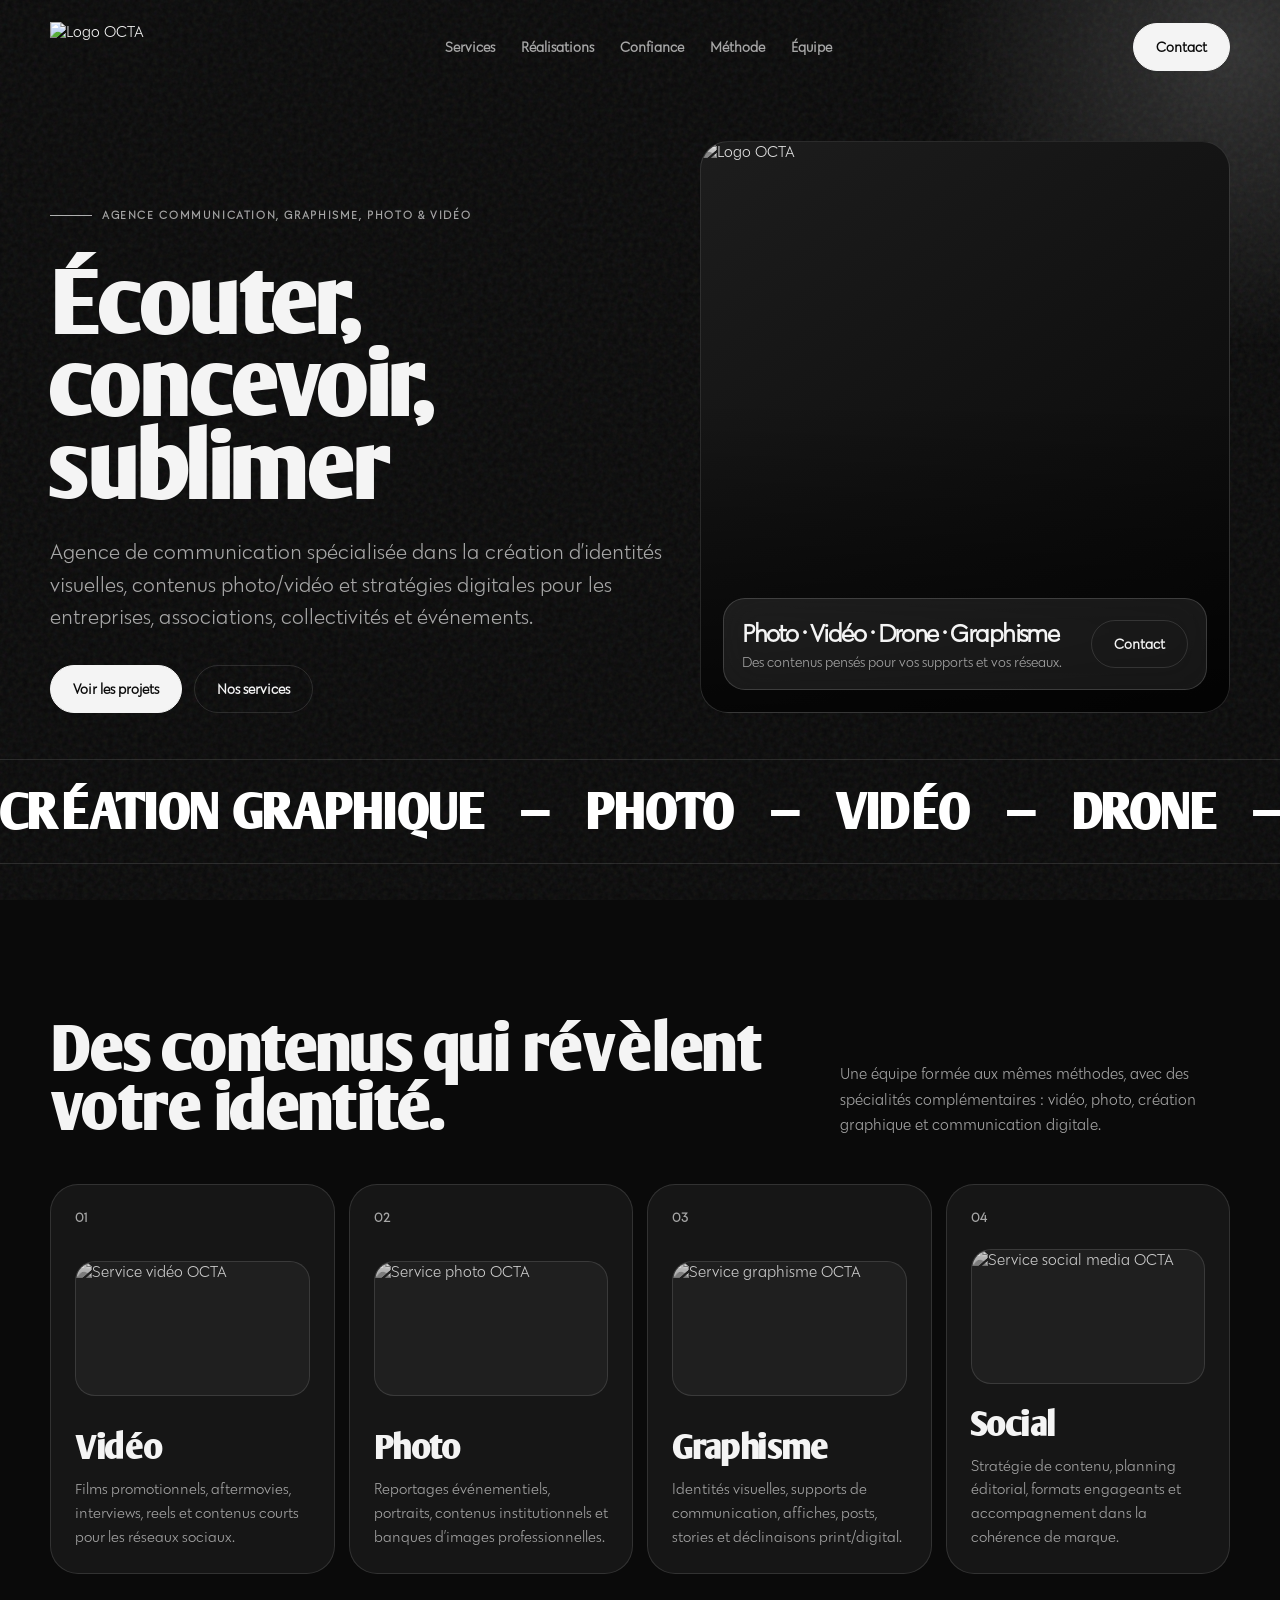
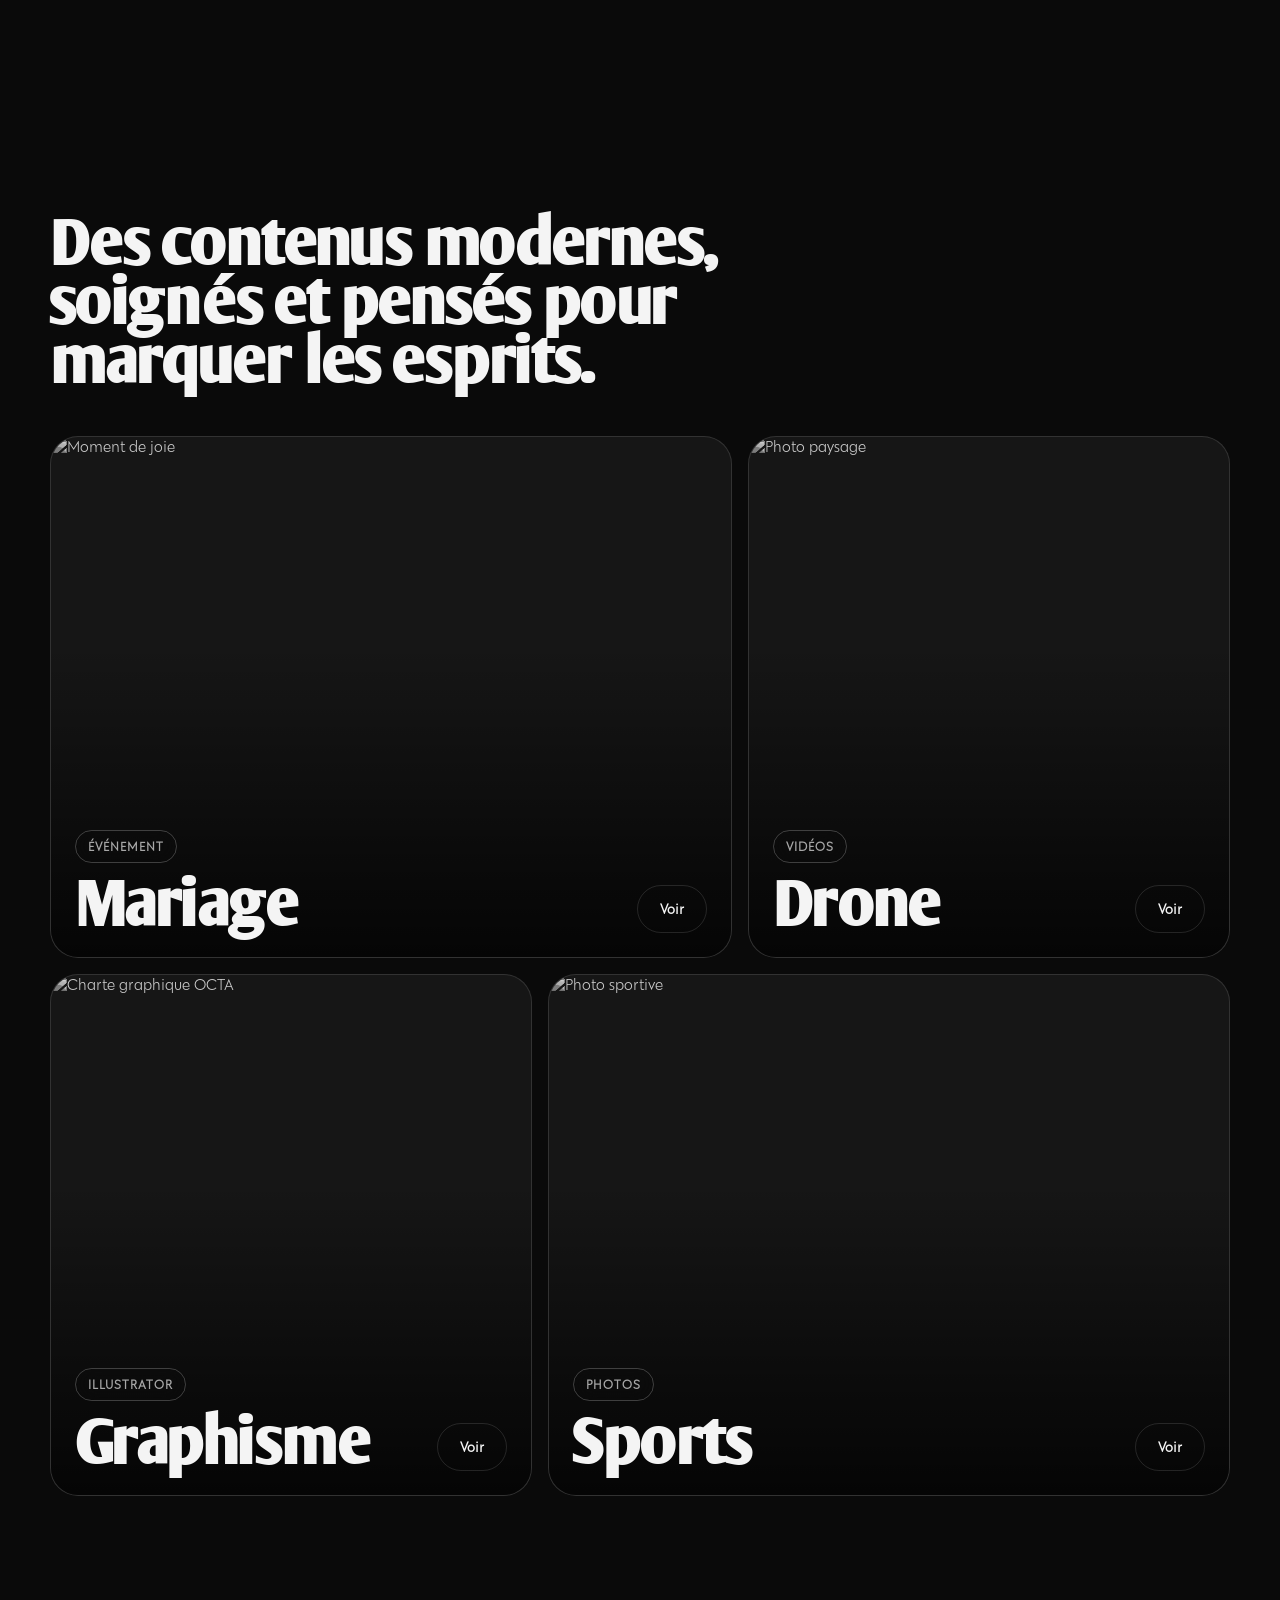
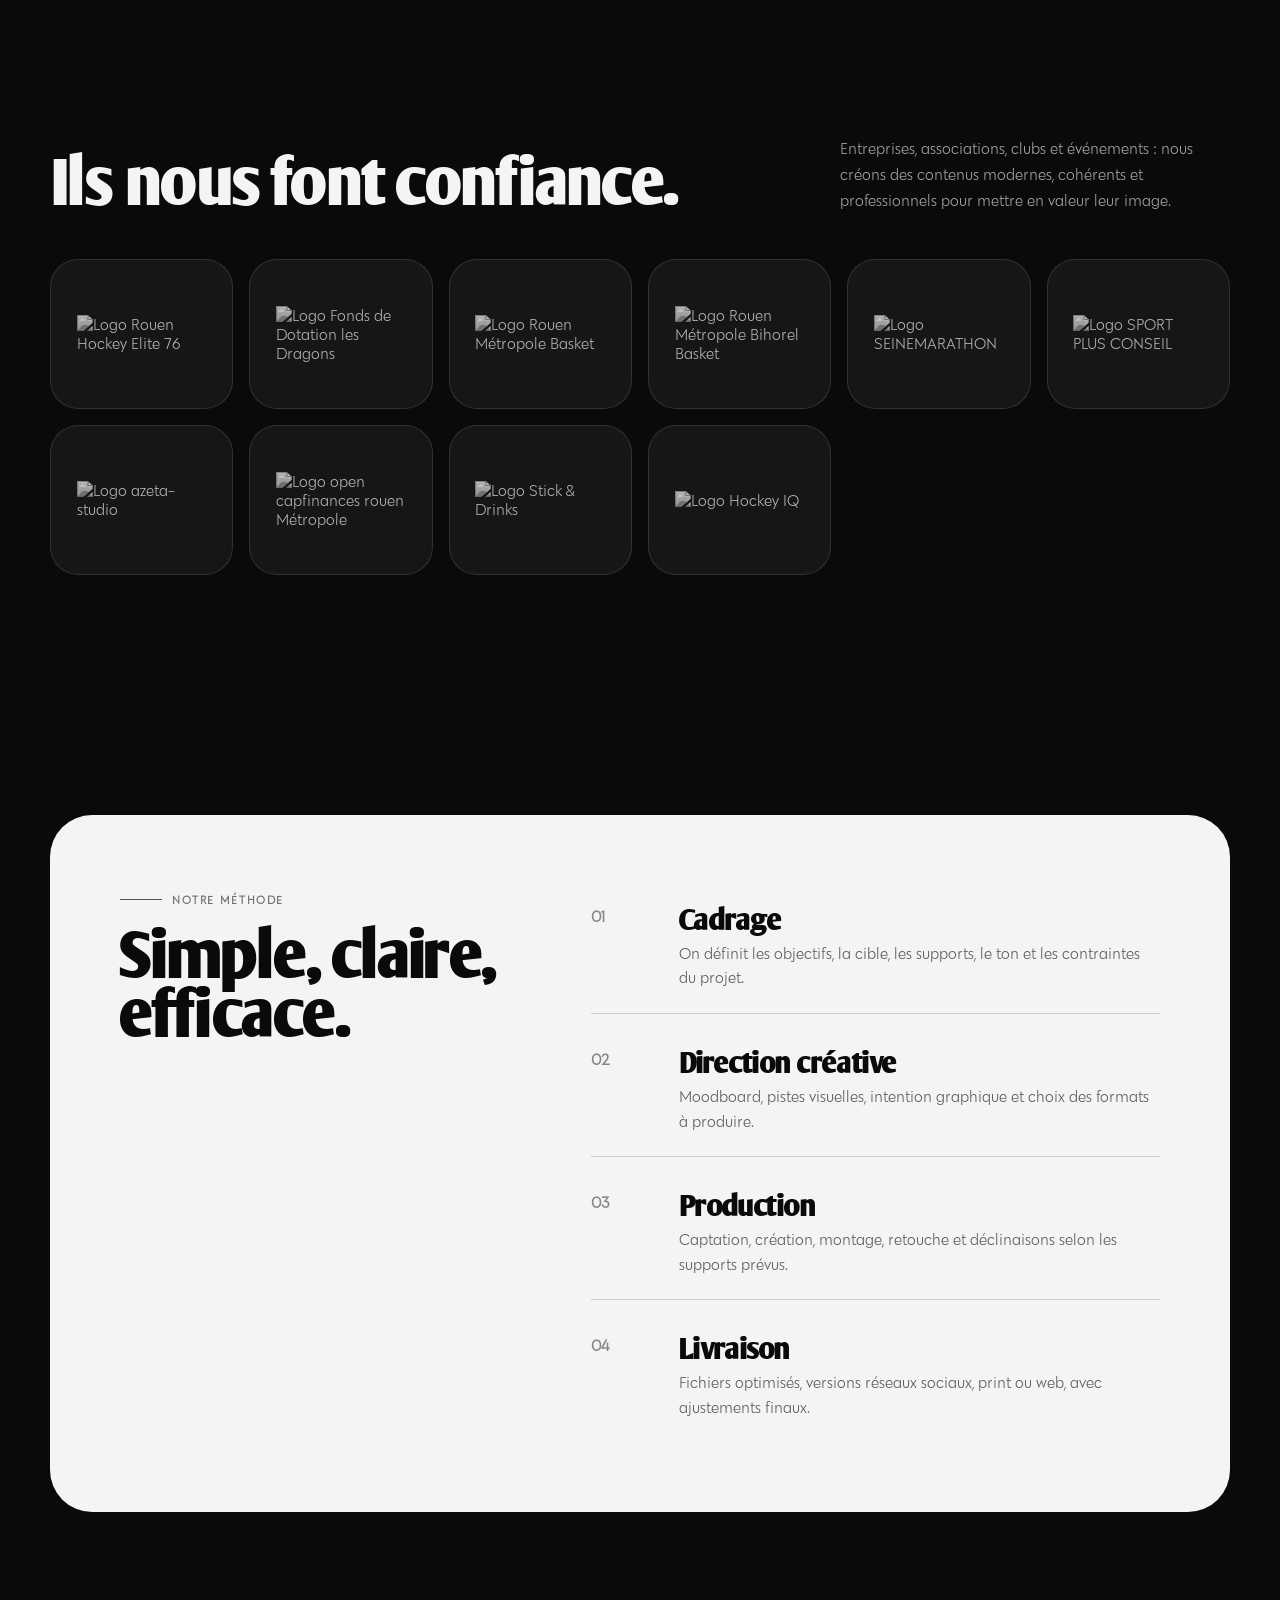
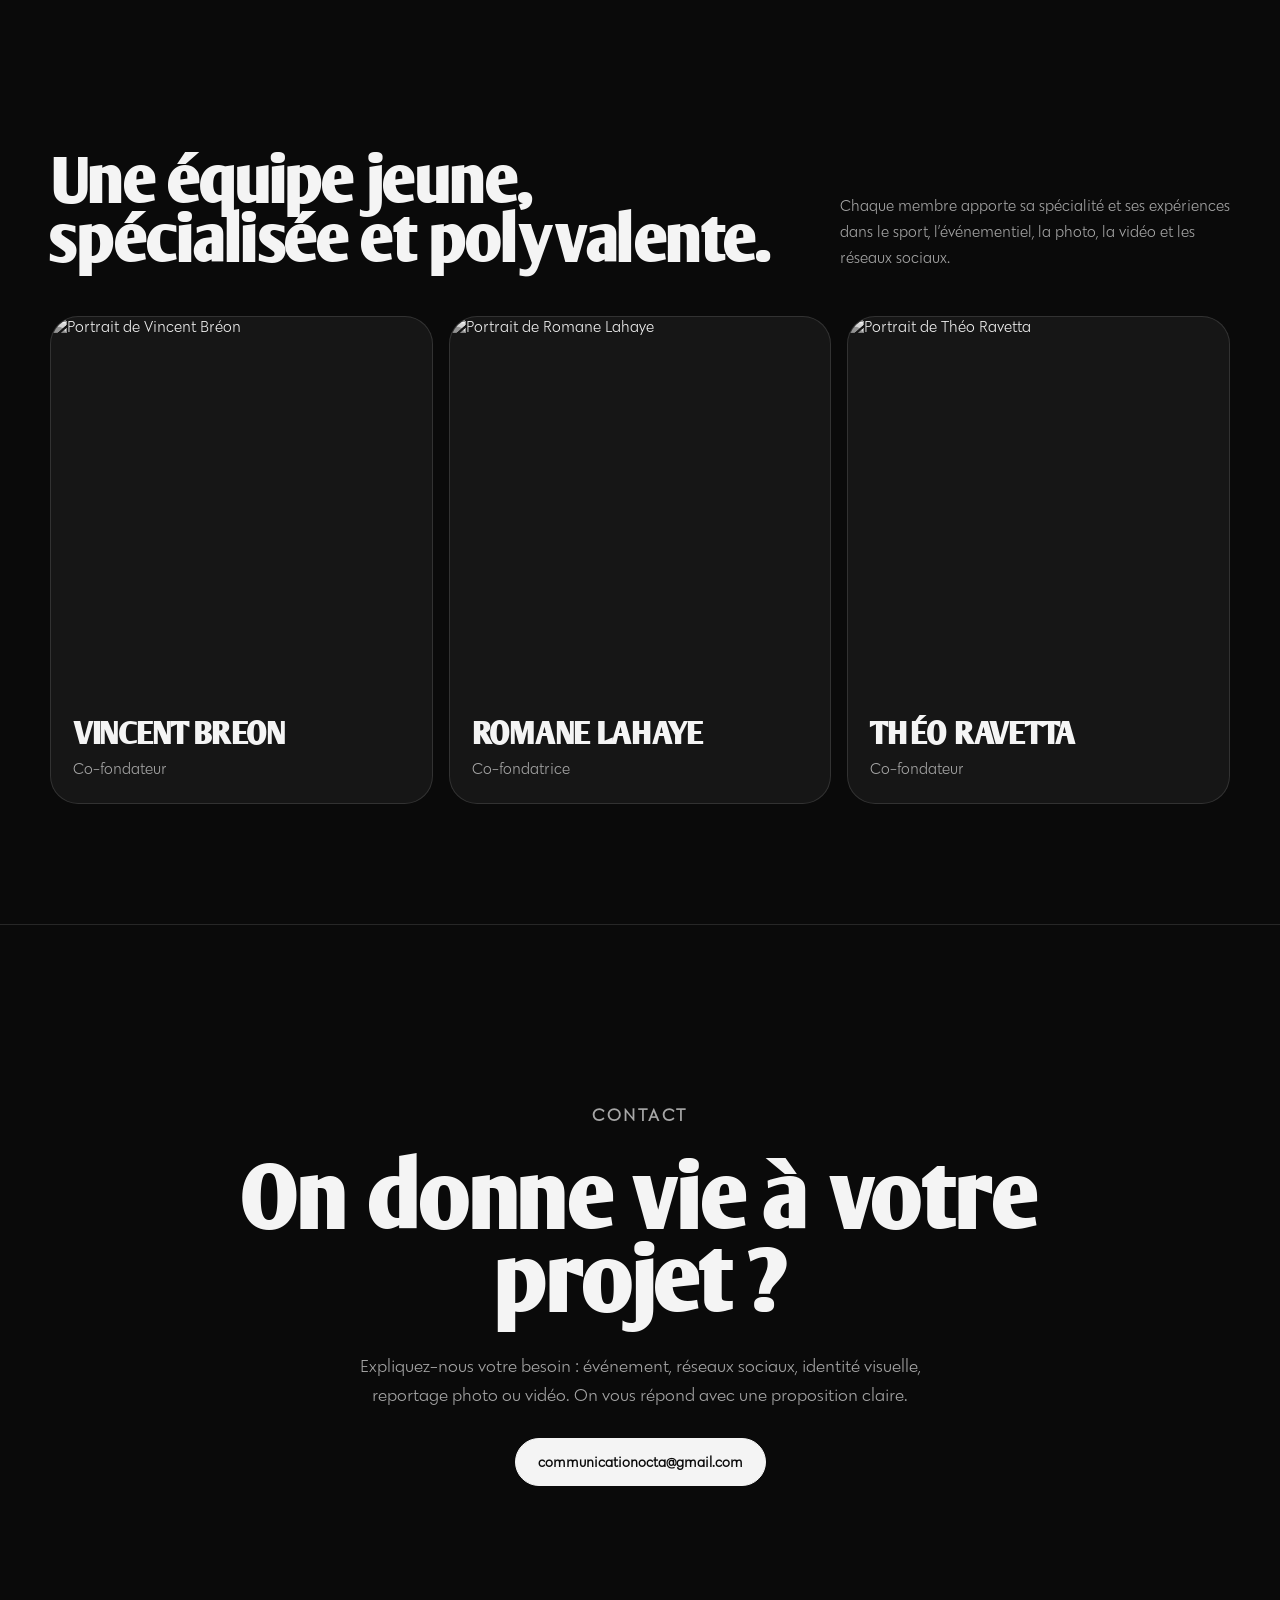
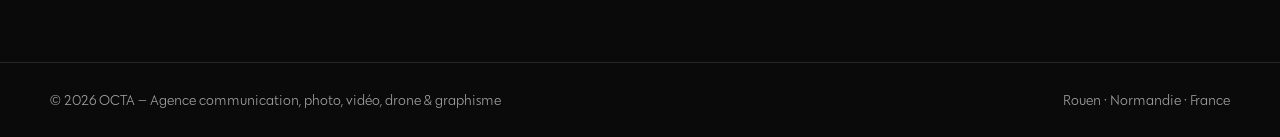
==== index.html @ dfe73d54 "Add files via upload" ====
<!doctype html>
<html lang="fr">
  <head>
    <meta charset="UTF-8" />
    <meta name="viewport" content="width=device-width, initial-scale=1.0" />

    <title>OCTA — Agence photo, vidéo & communication</title>

    <meta
      name="description"
      content="OCTA accompagne les entreprises, associations et collectivités avec des contenus photo, vidéo et graphiques cohérents, modernes et professionnels."
    />

    <link rel="icon" type="image/png" href="IMG/LOGO/OCTA3.png" />
    <link rel="stylesheet" href="style.css" />
  </head>

  <body>
    <div class="noise" aria-hidden="true"></div>
    <div class="glow" aria-hidden="true"></div>

    <header class="header" id="header">
      <div class="container nav">
        <a href="#top" class="logo" aria-label="Accueil OCTA">
          <img src="IMG/LOGO/OCTA.png" alt="Logo OCTA" class="logo-img" />
        </a>

        <nav class="desktop-links" aria-label="Navigation principale">
          <a href="#services">Services</a>
          <a href="#realisations">Réalisations</a>
          <a href="#confiance">Confiance</a>
          <a href="#methode">Méthode</a>
          <a href="#equipe">Équipe</a>
        </nav>

        <a href="#contact" class="btn">Contact</a>

        <button
          class="menu-btn"
          id="menuBtn"
          type="button"
          aria-expanded="false"
        >
          Menu
        </button>
      </div>
    </header>

    <div class="mobile-menu" id="mobileMenu" aria-hidden="true">
      <nav aria-label="Navigation mobile">
        <a href="#services">Services</a>
        <a href="#realisations">Réalisations</a>
        <a href="#confiance">Confiance</a>
        <a href="#methode">Méthode</a>
        <a href="#equipe">Équipe</a>
        <a href="#contact">Contact</a>
      </nav>
    </div>

    <main id="top">
      <section class="hero">
        <div class="container hero-grid">
          <div class="hero-copy reveal">
            <p class="eyebrow">
              Agence communication, graphisme, photo & vidéo
            </p>

            <h1>Écouter, concevoir, sublimer</h1>

            <p class="hero-text">
              Agence de communication spécialisée dans la création d’identités
              visuelles, contenus photo/vidéo et stratégies digitales pour les
              entreprises, associations, collectivités et événements.
            </p>

            <div class="hero-actions">
              <a href="#realisations" class="btn">Voir les projets</a>
              <a href="#services" class="btn outline">Nos services</a>
            </div>
          </div>

          <div class="hero-media reveal">
            <img src="IMG/LOGO/OCTA FD BLANC.png" alt="Logo OCTA" />

            <div class="floating-card">
              <div>
                <strong>Photo · Vidéo · Drone · Graphisme</strong>
                <span>
                  Des contenus pensés pour vos supports et vos réseaux.
                </span>
              </div>

              <a href="#contact" class="btn outline">Contact</a>
            </div>
          </div>
        </div>

        <div class="marquee" aria-hidden="true">
          <div class="marquee-track">
            <span>Création graphique</span>
            <span>—</span>
            <span>Photo</span>
            <span>—</span>
            <span>Vidéo</span>
            <span>—</span>
            <span>Drone</span>
            <span>—</span>
            <span>Réseaux sociaux</span>
            <span>—</span>

            <span>Création graphique</span>
            <span>—</span>
            <span>Photo</span>
            <span>—</span>
            <span>Vidéo</span>
            <span>—</span>
            <span>Drone</span>
            <span>—</span>
            <span>Réseaux sociaux</span>
            <span>—</span>
          </div>
        </div>
      </section>

      <section id="services">
        <div class="container">
          <div class="section-head reveal">
            <h2>Des contenus qui révèlent votre identité.</h2>

            <p>
              Une équipe formée aux mêmes méthodes, avec des spécialités
              complémentaires : vidéo, photo, création graphique et
              communication digitale.
            </p>
          </div>

          <div class="services-grid">
            <article class="service-card reveal">
              <span class="number">01</span>

              <div class="service-image">
                <img src="IMG/ACCUEIL/CAMERA.png" alt="Service vidéo OCTA" />
              </div>

              <div>
                <h3>Vidéo</h3>
                <p>
                  Films promotionnels, aftermovies, interviews, reels et
                  contenus courts pour les réseaux sociaux.
                </p>
              </div>
            </article>

            <article class="service-card reveal">
              <span class="number">02</span>

              <div class="service-image">
                <img src="IMG/ACCUEIL/PHOTO.png" alt="Service photo OCTA" />
              </div>

              <div>
                <h3>Photo</h3>
                <p>
                  Reportages événementiels, portraits, contenus institutionnels
                  et banques d’images professionnelles.
                </p>
              </div>
            </article>

            <article class="service-card reveal">
              <span class="number">03</span>

              <div class="service-image">
                <img
                  src="IMG/ACCUEIL/DRAGONS.png"
                  alt="Service graphisme OCTA"
                />
              </div>

              <div>
                <h3>Graphisme</h3>
                <p>
                  Identités visuelles, supports de communication, affiches,
                  posts, stories et déclinaisons print/digital.
                </p>
              </div>
            </article>

            <article class="service-card reveal">
              <span class="number">04</span>

              <div class="service-image">
                <img
                  src="IMG/ACCUEIL/FEED.png"
                  alt="Service social media OCTA"
                />
              </div>

              <div>
                <h3>Social</h3>
                <p>
                  Stratégie de contenu, planning éditorial, formats engageants
                  et accompagnement dans la cohérence de marque.
                </p>
              </div>
            </article>
          </div>
        </div>
      </section>

      <section id="realisations">
        <div class="container">
          <div class="section-head section-head-styled reveal">
            <h2>
              Des contenus modernes, soignés et pensés pour marquer les esprits.
            </h2>
          </div>

          <div class="works-grid">
            <a class="work-card large reveal" href="mariage.html">
              <img src="IMG/MARIAGES/15.jpg" alt="Moment de joie" />

              <div class="work-content">
                <div>
                  <span class="tag">Événement</span>
                  <h3>Mariage</h3>
                </div>

                <span class="btn outline">Voir</span>
              </div>
            </a>

            <a class="work-card small reveal" href="drone.html">
              <img src="IMG/DRONE/DRONE.jpg" alt="Photo paysage" />

              <div class="work-content">
                <div>
                  <span class="tag">Vidéos</span>
                  <h3>Drone</h3>
                </div>

                <span class="btn outline">Voir</span>
              </div>
            </a>

            <a class="work-card small reveal" href="graphisme.html">
              <img src="IMG/GRAPHISME/CARTE.png" alt="Charte graphique OCTA" />

              <div class="work-content">
                <div>
                  <span class="tag">Illustrator</span>
                  <h3>Graphisme</h3>
                </div>

                <span class="btn outline">Voir</span>
              </div>
            </a>

            <a class="work-card large reveal" href="sports.html">
              <img src="IMG/SPORT/HOCKEY/REGUSH.jpg" alt="Photo sportive" />

              <div class="work-content">
                <div>
                  <span class="tag">Photos</span>
                  <h3>Sports</h3>
                </div>

                <span class="btn outline">Voir</span>
              </div>
            </a>
          </div>
        </div>
      </section>

      <section id="confiance" class="trust">
        <div class="container">
          <div class="section-head reveal">
            <h2>Ils nous font confiance.</h2>

            <p>
              Entreprises, associations, clubs et événements : nous créons des
              contenus modernes, cohérents et professionnels pour mettre en
              valeur leur image.
            </p>
          </div>

          <div class="trust-grid">
            <a
              href="https://www.rhe76.com/"
              target="_blank"
              rel="noopener noreferrer"
              class="trust-card reveal"
            >
              <img src="IMG/CLIENTS/RHE.png" alt="Logo Rouen Hockey Elite 76" />
            </a>

            <a
              href="https://fondsdedotationlesdragons.com/"
              target="_blank"
              rel="noopener noreferrer"
              class="trust-card reveal"
            >
              <img
                src="IMG/CLIENTS/FDD.png"
                alt="Logo Fonds de Dotation les Dragons"
              />
            </a>

            <a
              href="https://www.rouenmetrobasket.com/"
              target="_blank"
              rel="noopener noreferrer"
              class="trust-card reveal"
            >
              <img
                src="IMG/CLIENTS/RMB.png"
                alt="Logo Rouen Métropole Basket"
              />
            </a>

            <a
              href="https://gcobbasket.fr/"
              target="_blank"
              rel="noopener noreferrer"
              class="trust-card reveal"
            >
              <img
                src="IMG/CLIENTS/RMBB.png"
                alt="Logo Rouen Métropole Bihorel Basket"
              />
            </a>

            <a
              href="https://www.seinemarathon76.fr/"
              target="_blank"
              rel="noopener noreferrer"
              class="trust-card reveal"
            >
              <img
                src="IMG/CLIENTS/SEINEMARATHON.png"
                alt="Logo SEINEMARATHON"
              />
            </a>

            <a
              href="https://www.sportplusconseil.com/"
              target="_blank"
              rel="noopener noreferrer"
              class="trust-card reveal"
            >
              <img src="IMG/CLIENTS/SPC.png" alt="Logo SPORT PLUS CONSEIL" />
            </a>

            <a
              href="https://armure.studio/projets/azeta-studio"
              target="_blank"
              rel="noopener noreferrer"
              class="trust-card reveal"
            >
              <img src="IMG/CLIENTS/AZETA.png" alt="Logo azeta-studio" />
            </a>

            <a
              href="https://www.openrouen.fr/"
              target="_blank"
              rel="noopener noreferrer"
              class="trust-card reveal"
            >
              <img
                src="IMG/CLIENTS/OPEN.png"
                alt="Logo open capfinances rouen Métropole"
              />
            </a>

            <a
              href="https://www.instagram.com/stickanddrinks/"
              target="_blank"
              rel="noopener noreferrer"
              class="trust-card reveal"
            >
              <img src="IMG/CLIENTS/STICK.png" alt="Logo Stick & Drinks" />
            </a>

            <a
              href="https://www.instagram.com/hockey_iq_france/"
              target="_blank"
              rel="noopener noreferrer"
              class="trust-card reveal"
            >
              <img src="IMG/CLIENTS/HOCKEY IQ.png" alt="Logo Hockey IQ" />
            </a>
          </div>
        </div>
      </section>

      <section id="methode">
        <div class="container">
          <div class="process reveal">
            <div>
              <p class="eyebrow">Notre méthode</p>
              <h2>Simple, claire, efficace.</h2>
            </div>

            <div class="steps">
              <div class="step">
                <span>01</span>

                <div>
                  <h3>Cadrage</h3>
                  <p>
                    On définit les objectifs, la cible, les supports, le ton et
                    les contraintes du projet.
                  </p>
                </div>
              </div>

              <div class="step">
                <span>02</span>

                <div>
                  <h3>Direction créative</h3>
                  <p>
                    Moodboard, pistes visuelles, intention graphique et choix
                    des formats à produire.
                  </p>
                </div>
              </div>

              <div class="step">
                <span>03</span>

                <div>
                  <h3>Production</h3>
                  <p>
                    Captation, création, montage, retouche et déclinaisons selon
                    les supports prévus.
                  </p>
                </div>
              </div>

              <div class="step">
                <span>04</span>

                <div>
                  <h3>Livraison</h3>
                  <p>
                    Fichiers optimisés, versions réseaux sociaux, print ou web,
                    avec ajustements finaux.
                  </p>
                </div>
              </div>
            </div>
          </div>
        </div>
      </section>

      <section id="equipe">
        <div class="container">
          <div class="section-head reveal">
            <h2>Une équipe jeune, spécialisée et polyvalente.</h2>

            <p>
              Chaque membre apporte sa spécialité et ses expériences dans le
              sport, l’événementiel, la photo, la vidéo et les réseaux sociaux.
            </p>
          </div>

          <div class="team-grid">
            <article class="team-card reveal">
              <img
                src="IMG/EQUIPE/VINCENT.JPG"
                alt="Portrait de Vincent Bréon"
              />

              <div class="team-info">
                <h3>VINCENT BREON</h3>
                <p>Co-fondateur</p>
              </div>
            </article>

            <article class="team-card reveal">
              <img
                src="IMG/EQUIPE/ROMANE.JPG"
                alt="Portrait de Romane Lahaye"
              />

              <div class="team-info">
                <h3>ROMANE LAHAYE</h3>
                <p>Co-fondatrice</p>
              </div>
            </article>

            <article class="team-card reveal">
              <img src="IMG/EQUIPE/THEO.jpg" alt="Portrait de Théo Ravetta" />

              <div class="team-info">
                <h3>THÉO RAVETTA</h3>
                <p>Co-fondateur</p>
              </div>
            </article>
          </div>
        </div>
      </section>

      <section class="contact" id="contact">
        <div class="container reveal">
          <p class="eyebrow">Contact</p>

          <h2>On donne vie à votre projet ?</h2>

          <p>
            Expliquez-nous votre besoin : événement, réseaux sociaux, identité
            visuelle, reportage photo ou vidéo. On vous répond avec une
            proposition claire.
          </p>

          <a
            class="btn"
            href="mailto:communicationocta@gmail.com?subject=Demande%20de%20projet%20OCTA"
          >
            communicationocta@gmail.com
          </a>
        </div>
      </section>
    </main>

    <footer class="footer">
      <div class="container footer-content">
        <span
          >© 2026 OCTA — Agence communication, photo, vidéo, drone &
          graphisme</span
        >
        <span>Rouen · Normandie · France</span>
      </div>
    </footer>

    <script>
      const header = document.querySelector("#header");
      const menuBtn = document.querySelector("#menuBtn");
      const mobileMenu = document.querySelector("#mobileMenu");
      const menuLinks = mobileMenu.querySelectorAll("a");
      const revealElements = document.querySelectorAll(".reveal");

      window.addEventListener("scroll", () => {
        header.classList.toggle("scrolled", window.scrollY > 18);
      });

      function toggleMenu() {
        const isOpen = mobileMenu.classList.toggle("open");

        document.body.classList.toggle("menu-open", isOpen);
        menuBtn.setAttribute("aria-expanded", isOpen);
        mobileMenu.setAttribute("aria-hidden", !isOpen);
        menuBtn.textContent = isOpen ? "Fermer" : "Menu";
      }

      menuBtn.addEventListener("click", toggleMenu);

      menuLinks.forEach((link) => {
        link.addEventListener("click", toggleMenu);
      });

      const observer = new IntersectionObserver(
        (entries) => {
          entries.forEach((entry) => {
            if (entry.isIntersecting) {
              entry.target.classList.add("visible");
              observer.unobserve(entry.target);
            }
          });
        },
        { threshold: 0.14 },
      );

      revealElements.forEach((el) => observer.observe(el));
    </script>
  </body>
</html>
---- style.css ----
@font-face {
  font-family: "OCTA Principale";
  src: url("TYPO/Principale.ttf") format("truetype");
  font-weight: 400;
  font-style: normal;
  font-display: swap;
}

@font-face {
  font-family: "OCTA Secondaire";
  src: url("TYPO/Secondaire.otf") format("opentype");
  font-weight: 400;
  font-style: normal;
  font-display: swap;
}

:root {
  --bg: #0a0a0a;
  --bg-soft: #111111;
  --card: #161616;
  --text: #f4f4f4;
  --muted: #a7a7a7;
  --line: rgba(255, 255, 255, 0.12);
  --accent: #f4f4f4;
  --radius: 28px;
  --max: 1180px;
}

* {
  box-sizing: border-box;
  margin: 0;
  padding: 0;
}

html {
  scroll-behavior: smooth;
}

body {
  font-family:
    "OCTA Secondaire",
    system-ui,
    -apple-system,
    BlinkMacSystemFont,
    "Segoe UI",
    sans-serif;
  background: var(--bg);
  color: var(--text);
  overflow-x: hidden;
}

body.menu-open {
  overflow: hidden;
}

a {
  color: inherit;
  text-decoration: none;
}

img {
  width: 100%;
  display: block;
  object-fit: cover;
}

/* Fond */

.noise {
  position: fixed;
  inset: 0;
  z-index: -2;
  pointer-events: none;
  opacity: 0.22;
  background-image: url("data:image/svg+xml,%3Csvg viewBox='0 0 200 200' xmlns='http://www.w3.org/2000/svg'%3E%3Cfilter id='n'%3E%3CfeTurbulence type='fractalNoise' baseFrequency='.9' numOctaves='4' stitchTiles='stitch'/%3E%3C/filter%3E%3Crect width='100%25' height='100%25' filter='url(%23n)' opacity='.35'/%3E%3C/svg%3E");
}

.glow {
  position: fixed;
  width: 42rem;
  height: 42rem;
  top: -18rem;
  right: -18rem;
  z-index: -3;
  pointer-events: none;
  border-radius: 999px;
  background: radial-gradient(
    circle,
    rgba(255, 255, 255, 0.16),
    transparent 65%
  );
}

.container {
  width: min(calc(100% - 32px), var(--max));
  margin: 0 auto;
}

/* Header */

.header {
  position: fixed;
  top: 0;
  left: 0;
  right: 0;
  z-index: 50;
  padding: 22px 0;
  transition:
    background 0.25s ease,
    border 0.25s ease,
    padding 0.25s ease;
}

.header.scrolled {
  padding: 14px 0;
  background: rgba(10, 10, 10, 0.72);
  backdrop-filter: blur(18px);
  border-bottom: 1px solid var(--line);
}

.nav {
  display: flex;
  justify-content: space-between;
  align-items: center;
  gap: 20px;
}

.logo {
  display: flex;
  align-items: center;
  text-decoration: none;
}

.logo-img {
  height: 50px;
  width: auto;
  display: block;
}

.desktop-links {
  display: flex;
  align-items: center;
  gap: 26px;
  color: var(--muted);
  font-size: 0.9rem;
  font-weight: 600;
}

.desktop-links a {
  transition: color 0.2s ease;
}

.desktop-links a:hover {
  color: var(--text);
}

/* Boutons */

.btn {
  display: inline-flex;
  align-items: center;
  justify-content: center;
  gap: 10px;
  min-height: 48px;
  padding: 0 22px;
  border-radius: 999px;
  border: 1px solid var(--text);
  background: var(--text);
  color: var(--bg);
  font-weight: 800;
  font-size: 0.9rem;
  cursor: pointer;
  transition:
    transform 0.2s ease,
    background 0.2s ease,
    color 0.2s ease,
    border-color 0.2s ease;
}

.btn:hover {
  transform: translateY(-2px);
  background: transparent;
  color: var(--text);
}

.btn.outline {
  background: transparent;
  color: var(--text);
  border-color: var(--line);
}

.btn.outline:hover {
  border-color: var(--text);
  background: var(--text);
  color: var(--bg);
}

/* Menu mobile */

.menu-btn {
  display: none;
  background: transparent;
  border: 1px solid var(--line);
  color: var(--text);
  border-radius: 999px;
  padding: 12px 16px;
  font-weight: 800;
  cursor: pointer;
}

.mobile-menu {
  position: fixed;
  inset: 0;
  z-index: 49;
  background: rgba(10, 10, 10, 0.97);
  display: grid;
  place-items: center;
  transform: translateY(-100%);
  transition: transform 0.5s cubic-bezier(0.77, 0, 0.175, 1);
}

.mobile-menu.open {
  transform: translateY(0);
}

.mobile-menu nav {
  display: grid;
  gap: 24px;
  text-align: center;
}

.mobile-menu a {
  font-family: "OCTA Principale", "OCTA Secondaire", sans-serif;
  font-size: clamp(2.6rem, 10vw, 5rem);
  font-weight: 400;
  letter-spacing: -0.04em;
  line-height: 0.95;
}

/* Hero */

.hero {
  min-height: 100vh;
  display: grid;
  align-items: end;
  padding: 130px 0 36px;
  position: relative;
}

.hero-grid {
  display: grid;
  grid-template-columns: 1.08fr 0.92fr;
  gap: 28px;
  align-items: end;
}

.eyebrow {
  display: inline-flex;
  align-items: center;
  gap: 10px;
  color: var(--muted);
  font-weight: 800;
  text-transform: uppercase;
  letter-spacing: 0.14em;
  font-size: 0.72rem;
  margin-bottom: 20px;
}

.hero-copy .eyebrow {
  margin-bottom: 40px;
}

.eyebrow::before {
  content: "";
  width: 42px;
  height: 1px;
  background: var(--text);
  opacity: 0.7;
}

h1,
h2,
h3 {
  font-family: "OCTA Principale", "OCTA Secondaire", sans-serif;
  letter-spacing: -0.04em;
  line-height: 0.92;
  font-weight: 400;
}

h1 {
  font-size: clamp(2.8rem, 7vw, 5.8rem);
  max-width: 930px;
}

.hero-text {
  color: var(--muted);
  font-size: clamp(1rem, 1.7vw, 1.35rem);
  line-height: 1.5;
  max-width: 620px;
  margin-top: 26px;
}

.hero-actions {
  display: flex;
  gap: 12px;
  flex-wrap: wrap;
  margin-top: 32px;
}

.hero-media {
  min-height: 570px;
  border-radius: var(--radius);
  overflow: hidden;
  position: relative;
  border: 1px solid var(--line);
  background: linear-gradient(145deg, #1d1d1d, #070707);
}

.hero-media::before {
  content: "";
  position: absolute;
  inset: 0;
  z-index: 1;
  background: linear-gradient(to top, rgba(0, 0, 0, 0.65), transparent 55%);
}

.hero-media img {
  height: 100%;
  min-height: 570px;
  filter: grayscale(100%) contrast(1.08);
  opacity: 0.88;
}

.floating-card {
  position: absolute;
  z-index: 2;
  left: 22px;
  right: 22px;
  bottom: 22px;
  padding: 18px;
  border-radius: 22px;
  background: rgba(255, 255, 255, 0.08);
  border: 1px solid rgba(255, 255, 255, 0.16);
  backdrop-filter: blur(20px);
  display: flex;
  justify-content: space-between;
  gap: 20px;
  align-items: center;
}

.floating-card strong {
  display: block;
  font-size: 1.6rem;
  letter-spacing: -0.06em;
  margin-bottom: 4px;
}

.floating-card span {
  color: var(--muted);
  font-size: 0.9rem;
}

/* Marquee */

.marquee {
  border-block: 1px solid var(--line);
  overflow: hidden;
  padding: 18px 0;
  margin-top: 36px;
  white-space: nowrap;
}

.marquee-track {
  display: inline-flex;
  gap: 36px;
  animation: scroll 22s linear infinite;
  font-family: "OCTA Principale", "OCTA Secondaire", sans-serif;
  font-size: clamp(1.7rem, 4vw, 3.4rem);
  font-weight: 400;
  letter-spacing: -0.04em;
  text-transform: uppercase;
  color: white;
}

@keyframes scroll {
  from {
    transform: translateX(0);
  }

  to {
    transform: translateX(-50%);
  }
}

/* Sections */

section {
  padding: 120px 0;
}

.section-head {
  display: flex;
  justify-content: space-between;
  gap: 30px;
  align-items: end;
  margin-bottom: 46px;
}

.section-head h2 {
  font-size: clamp(2.4rem, 5vw, 4.8rem);
  max-width: 760px;
}

.section-head p {
  color: var(--muted);
  line-height: 1.6;
  max-width: 390px;
  font-size: 1rem;
}

/* Services */

.services-grid {
  display: grid;
  grid-template-columns: repeat(4, 1fr);
  gap: 14px;
}

.service-card {
  min-height: 390px;
  padding: 24px;
  border-radius: var(--radius);
  background: var(--card);
  border: 1px solid var(--line);
  display: flex;
  flex-direction: column;
  justify-content: space-between;
  transition:
    transform 0.25s ease,
    border-color 0.25s ease,
    background 0.25s ease;
}

.service-card:hover {
  transform: translateY(-8px);
  border-color: rgba(255, 255, 255, 0.42);
  background: #1e1e1e;
}

.service-card .number {
  color: var(--muted);
  font-weight: 900;
  font-size: 0.82rem;
}

.service-image {
  width: 100%;
  height: 135px;
  margin: 22px 0;
  border-radius: 20px;
  overflow: hidden;
  border: 1px solid var(--line);
  background: rgba(255, 255, 255, 0.04);
}

.service-image img {
  width: 100%;
  height: 100%;
  object-fit: cover;
  filter: grayscale(100%);
  opacity: 0.82;
  transition:
    transform 0.45s ease,
    filter 0.45s ease,
    opacity 0.45s ease;
}

.service-card:hover .service-image img {
  transform: scale(1.06);
  filter: grayscale(0%);
  opacity: 1;
}

.service-card h3 {
  font-size: 2.1rem;
  margin-bottom: 14px;
}

.service-card p {
  color: var(--muted);
  line-height: 1.55;
  font-size: 0.96rem;
}

/* Réalisations */

.works-grid {
  display: grid;
  grid-template-columns: repeat(12, 1fr);
  gap: 16px;
}

.work-card {
  position: relative;
  min-height: 520px;
  border-radius: var(--radius);
  overflow: hidden;
  border: 1px solid var(--line);
  background: var(--card);
  isolation: isolate;
}

.work-card.large {
  grid-column: span 7;
}

.work-card.small {
  grid-column: span 5;
}

.work-card img {
  height: 100%;
  min-height: 520px;
  filter: grayscale(100%);
  opacity: 0.82;
  transition:
    transform 0.55s ease,
    filter 0.55s ease,
    opacity 0.55s ease;
}

.work-card:hover img {
  transform: scale(1.06);
  filter: grayscale(0%);
  opacity: 0.95;
}

.work-card::after {
  content: "";
  position: absolute;
  inset: 0;
  z-index: 1;
  background: linear-gradient(to top, rgba(0, 0, 0, 0.78), transparent 60%);
}

.work-content {
  position: absolute;
  left: 24px;
  right: 24px;
  bottom: 24px;
  z-index: 2;
  display: flex;
  justify-content: space-between;
  align-items: end;
  gap: 20px;
}

.work-content h3 {
  font-size: clamp(2rem, 5vw, 4rem);
}

.tag {
  display: inline-flex;
  padding: 8px 12px;
  border: 1px solid rgba(255, 255, 255, 0.22);
  border-radius: 999px;
  color: var(--muted);
  font-size: 0.8rem;
  font-weight: 800;
  text-transform: uppercase;
  letter-spacing: 0.08em;
  margin-bottom: 12px;
  backdrop-filter: blur(12px);
}

/* Ils nous font confiance */

.trust {
  padding: 120px 0;
}

.trust-grid {
  display: grid;
  grid-template-columns: repeat(6, 1fr);
  gap: 16px;
}

.trust-card {
  min-height: 150px;
  padding: 24px;
  border-radius: var(--radius);
  background: var(--card);
  border: 1px solid var(--line);
  display: flex;
  align-items: center;
  justify-content: center;
  transition:
    transform 0.25s ease,
    border-color 0.25s ease,
    background 0.25s ease;
}

.trust-card:hover {
  transform: translateY(-8px);
  border-color: rgba(255, 255, 255, 0.38);
  background: #1e1e1e;
}

.trust-card img {
  width: 100%;
  max-width: 130px;
  max-height: 70px;
  object-fit: contain;
  filter: grayscale(100%);
  opacity: 0.72;
  transition:
    filter 0.25s ease,
    opacity 0.25s ease,
    transform 0.25s ease;
}

.trust-card:hover img {
  filter: grayscale(0%);
  opacity: 1;
  transform: scale(1.04);
}

/* Méthode */

.process {
  display: grid;
  grid-template-columns: 0.85fr 1.15fr;
  gap: 50px;
  align-items: start;
  background: var(--text);
  color: var(--bg);
  border-radius: 42px;
  padding: clamp(28px, 6vw, 70px);
}

.process h2 {
  font-size: clamp(2.4rem, 5vw, 4.6rem);
}

.process .eyebrow {
  color: rgba(0, 0, 0, 0.55);
}

.process .eyebrow::before {
  background: var(--bg);
}

.steps {
  display: grid;
  gap: 14px;
}

.step {
  display: grid;
  grid-template-columns: 70px 1fr;
  gap: 18px;
  padding: 22px 0;
  border-bottom: 1px solid rgba(0, 0, 0, 0.16);
}

.step:last-child {
  border-bottom: 0;
}

.step span {
  font-weight: 900;
  color: rgba(0, 0, 0, 0.45);
}

.step h3 {
  font-size: 1.8rem;
  letter-spacing: -0.05em;
  margin-bottom: 8px;
}

.step p {
  color: rgba(0, 0, 0, 0.64);
  line-height: 1.55;
}

/* Équipe */

.team-grid {
  display: grid;
  grid-template-columns: repeat(3, 1fr);
  gap: 16px;
}

.team-card {
  border-radius: var(--radius);
  background: var(--card);
  border: 1px solid var(--line);
  overflow: hidden;
}

.team-card img {
  height: 380px;
  filter: grayscale(100%);
}

.team-info {
  padding: 22px;
}

.team-info h3 {
  font-size: 2rem;
  margin-bottom: 8px;
}

.team-info p {
  color: var(--muted);
  line-height: 1.5;
}

/* Contact */

.contact {
  min-height: 82vh;
  display: grid;
  align-items: center;
  text-align: center;
  border-top: 1px solid var(--line);
}

.contact h2 {
  font-size: clamp(3rem, 7vw, 6.5rem);
  max-width: 1050px;
  margin: 0 auto 30px;
}

.contact p {
  color: var(--muted);
  line-height: 1.6;
  max-width: 580px;
  margin: 0 auto 28px;
  font-size: 1.12rem;
}

.contact .eyebrow {
  justify-content: center;
}

.contact .eyebrow::before {
  display: none;
}

/* Footer */

.footer {
  padding: 28px 0;
  border-top: 1px solid var(--line);
  color: var(--muted);
  font-size: 0.9rem;
}

.footer-content {
  display: flex;
  justify-content: space-between;
  gap: 20px;
  flex-wrap: wrap;
}

/* Animations */

.reveal {
  opacity: 0;
  transform: translateY(34px);
  transition:
    opacity 0.7s ease,
    transform 0.7s ease;
}

.reveal.visible {
  opacity: 1;
  transform: translateY(0);
}

/* Responsive tablette */

@media (max-width: 980px) {
  .desktop-links,
  .nav .btn {
    display: none;
  }

  .menu-btn {
    display: inline-flex;
  }

  .hero-grid,
  .process {
    grid-template-columns: 1fr;
  }

  .hero-media,
  .hero-media img {
    min-height: 440px;
  }

  .section-head {
    display: grid;
  }

  .services-grid,
  .team-grid {
    grid-template-columns: 1fr 1fr;
  }

  .work-card.large,
  .work-card.small {
    grid-column: span 12;
  }

  .trust-grid {
    grid-template-columns: repeat(3, 1fr);
  }
}

/* Responsive téléphone */

@media (max-width: 650px) {
  .container {
    width: min(calc(100% - 22px), var(--max));
  }

  section {
    padding: 82px 0;
  }

  .hero {
    padding-top: 118px;
  }

  h1 {
    font-size: clamp(2.8rem, 14vw, 4.6rem);
  }

  .services-grid,
  .team-grid {
    grid-template-columns: 1fr;
  }

  .service-card {
    min-height: 330px;
  }

  .service-image {
    height: 150px;
  }

  .work-card,
  .work-card img {
    min-height: 410px;
  }

  .work-content {
    display: grid;
  }

  .trust-grid {
    grid-template-columns: repeat(2, 1fr);
  }

  .trust-card {
    min-height: 120px;
    padding: 18px;
  }

  .trust-card img {
    max-width: 110px;
    max-height: 60px;
  }

  .step {
    grid-template-columns: 1fr;
    gap: 8px;
  }

  .floating-card {
    display: grid;
  }

  .contact h2 {
    font-size: clamp(2.6rem, 12vw, 4.5rem);
  }
}
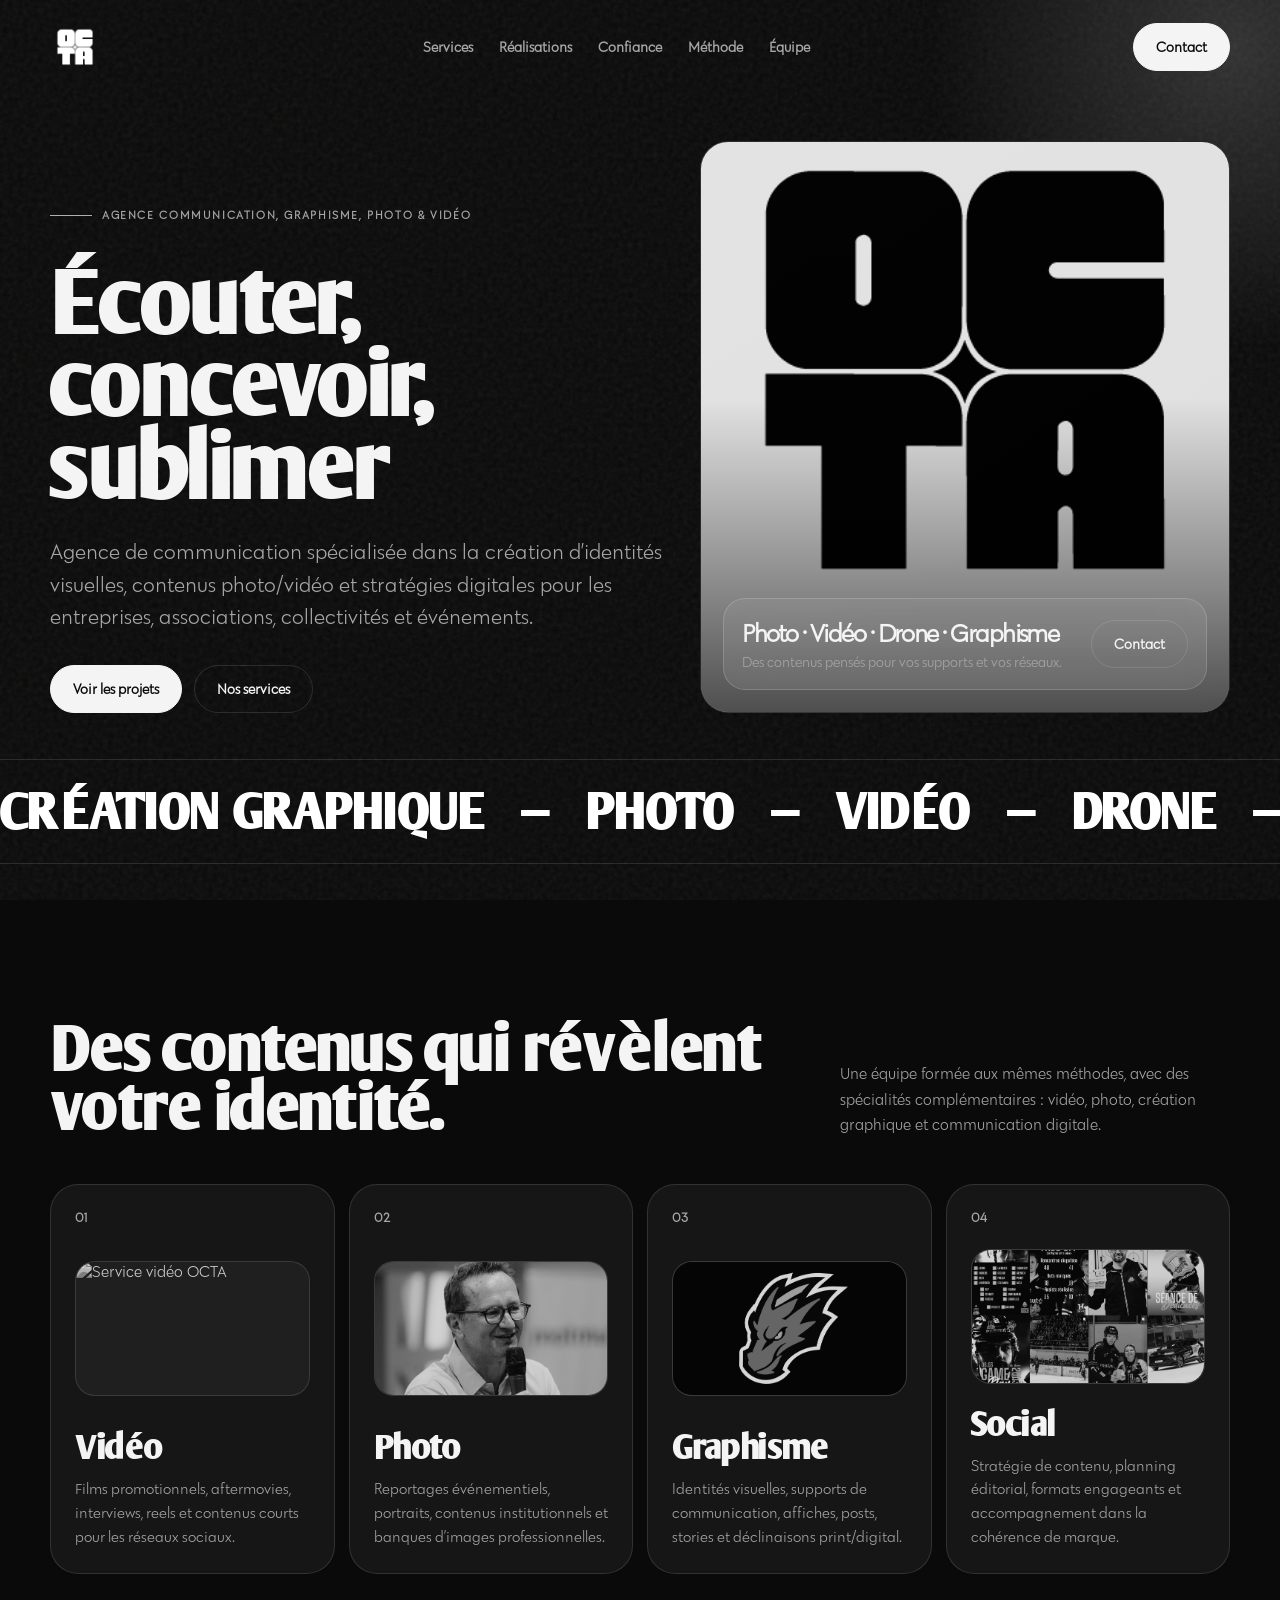
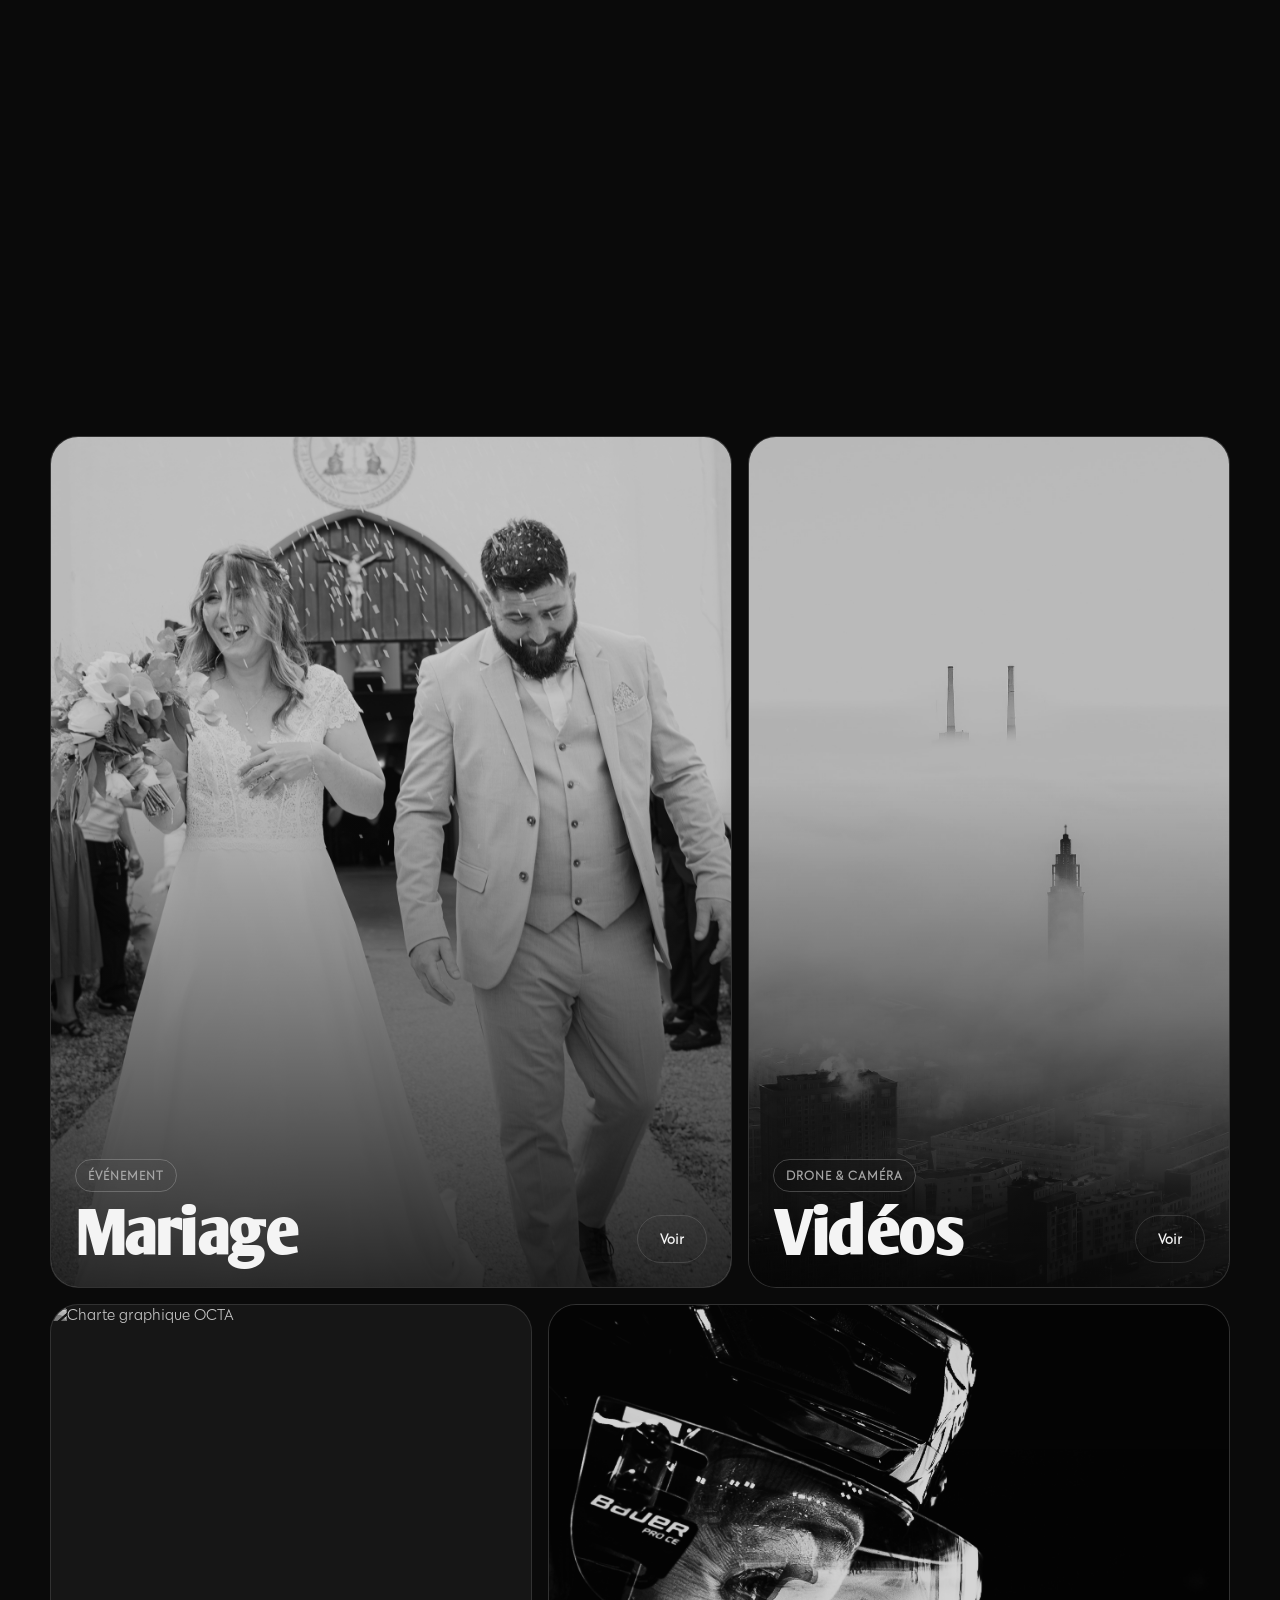
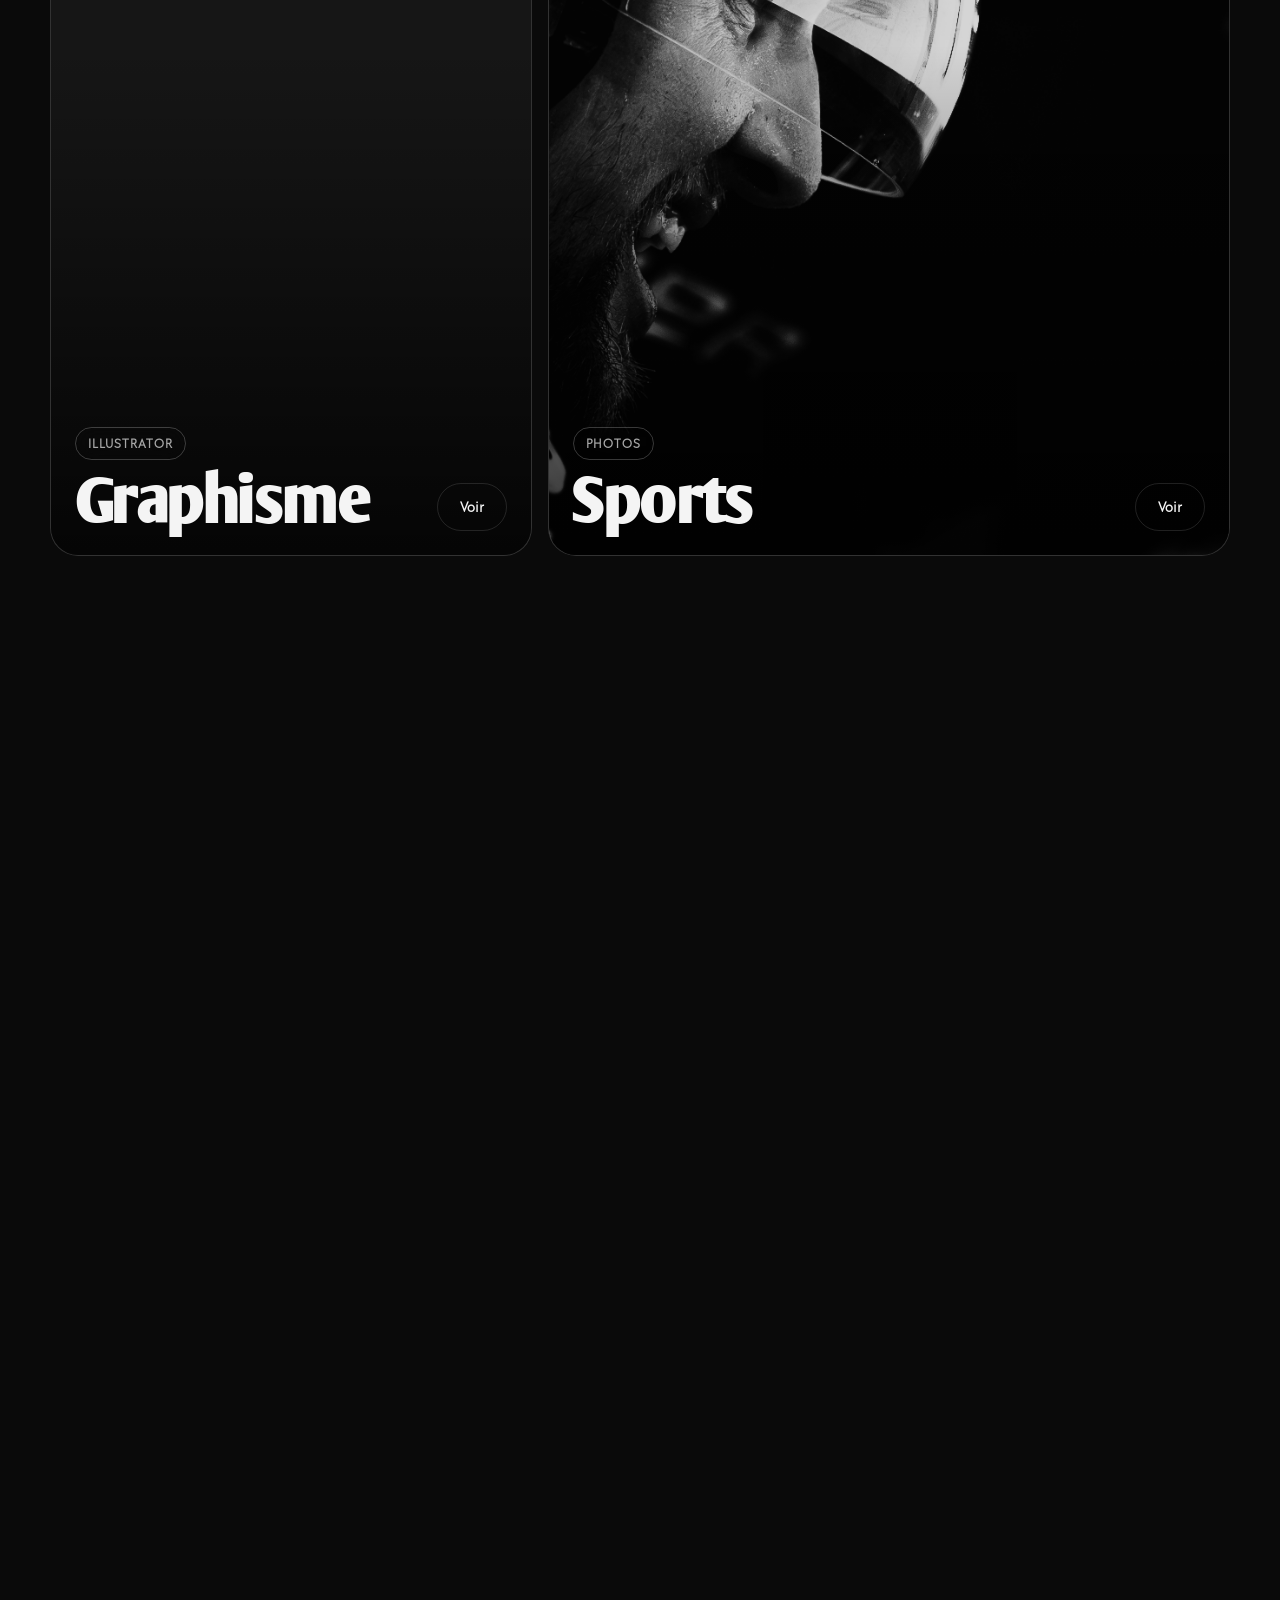
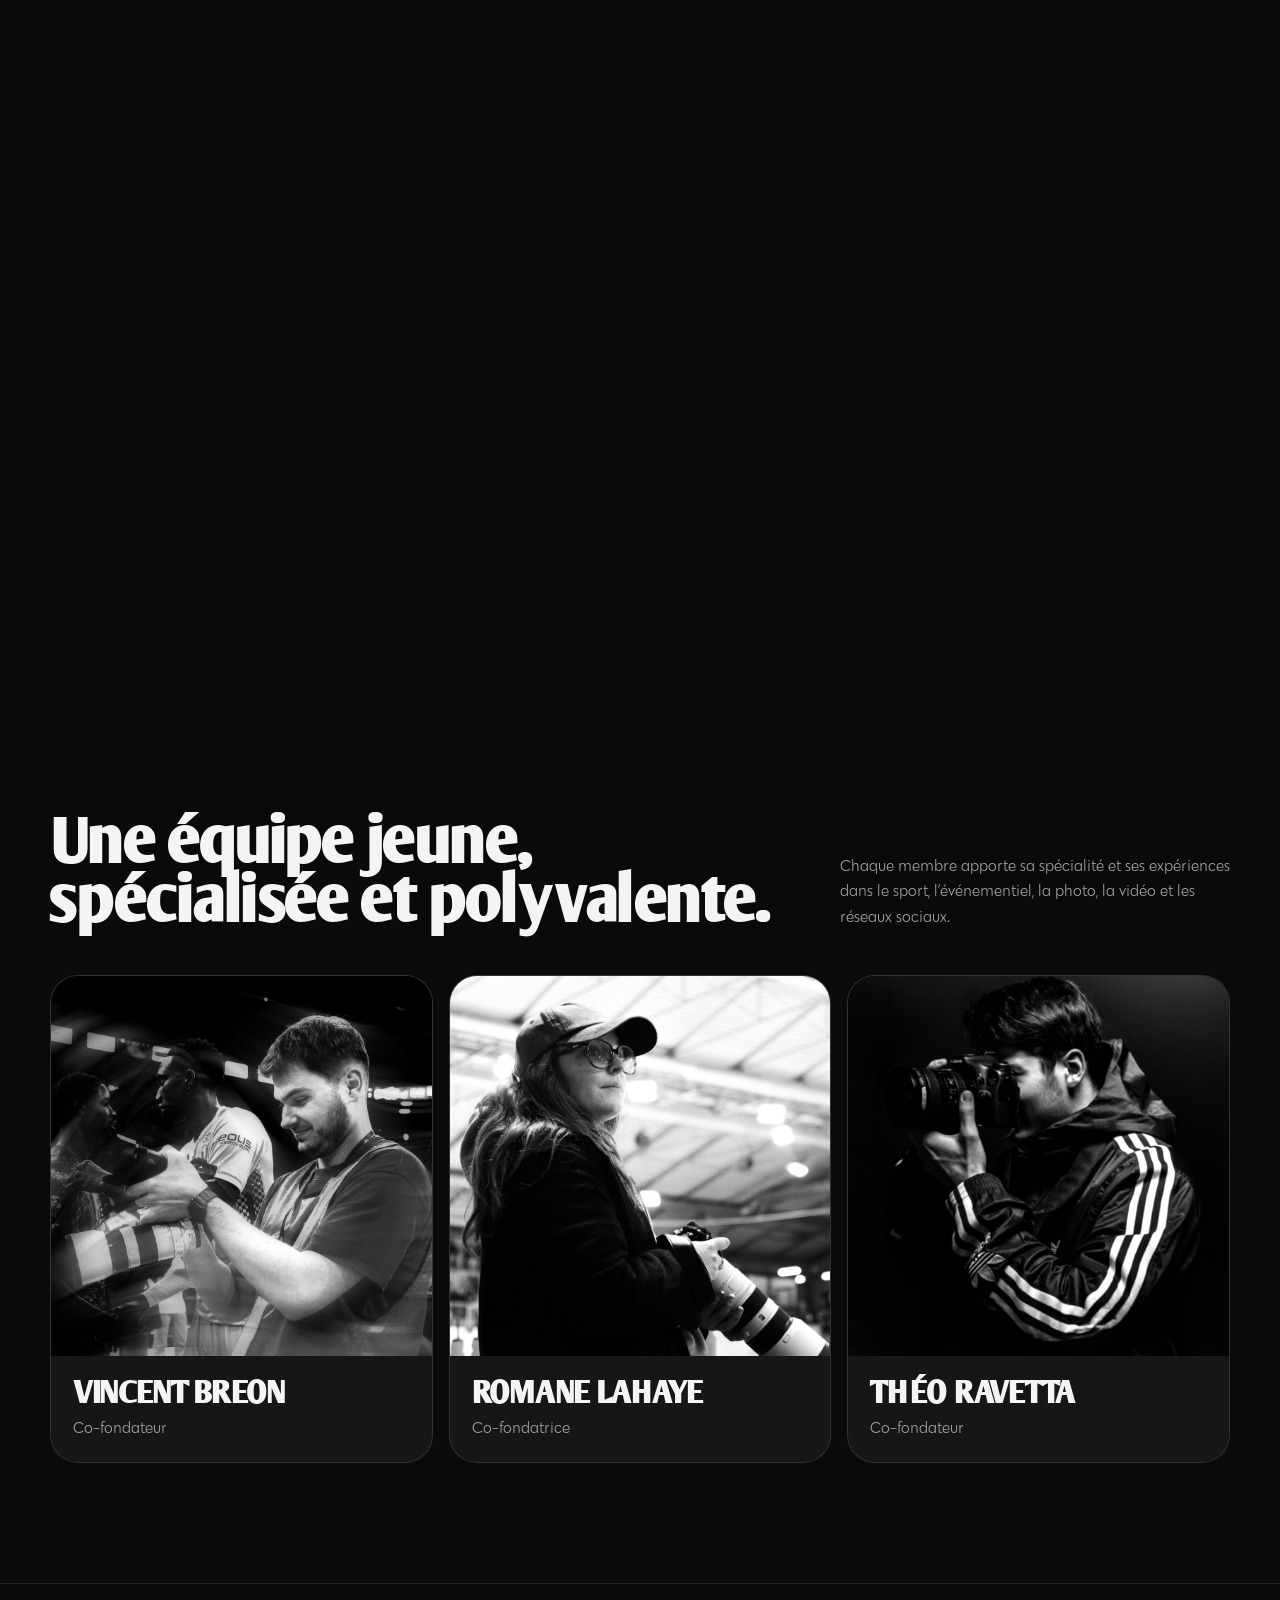
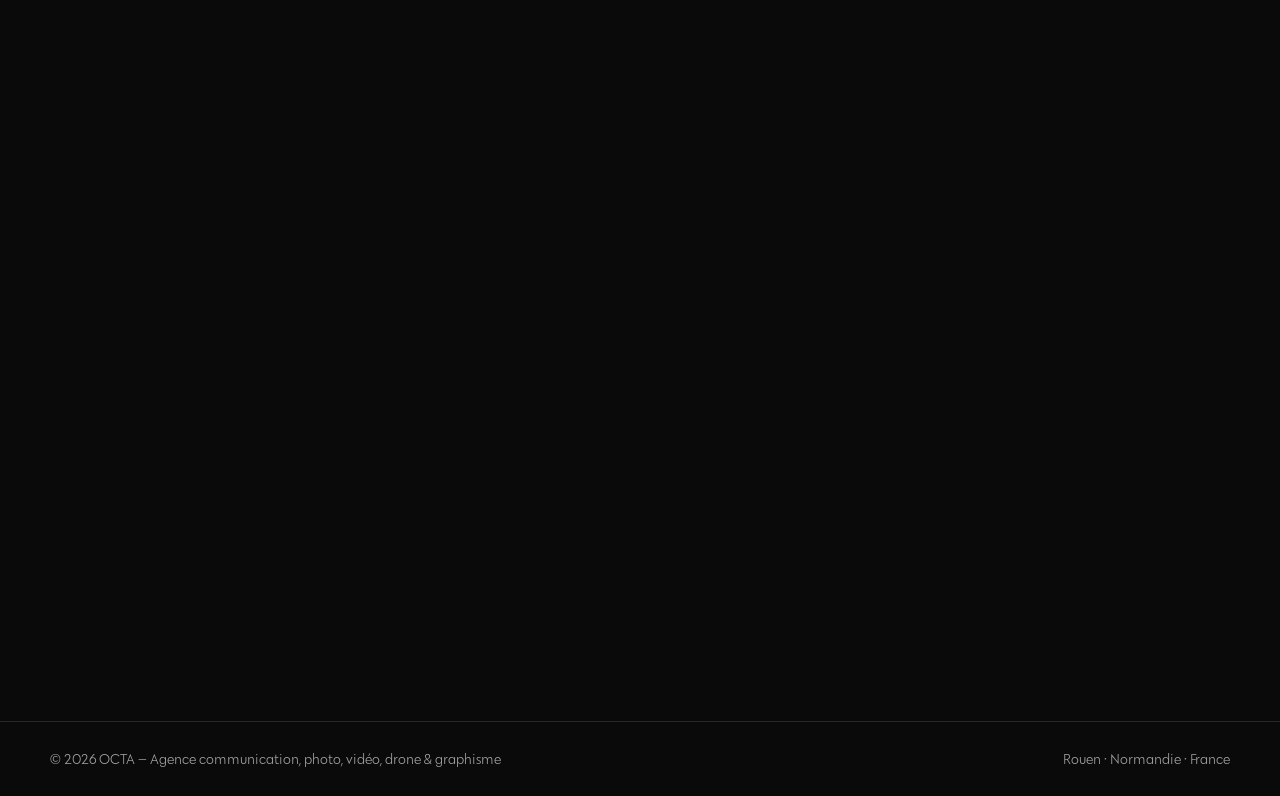
==== commit 50baeb42: "Add files via upload" ====
--- a/index.html
+++ b/index.html
@@ -139,7 +139,7 @@
               <span class="number">01</span>
 
               <div class="service-image">
-                <img src="IMG/ACCUEIL/CAMERA.png" alt="Service vidéo OCTA" />
+                <img src="IMG/DRONE/DJI.JPG" alt="Service vidéo OCTA" />
               </div>
 
               <div>
@@ -235,8 +235,8 @@
 
               <div class="work-content">
                 <div>
-                  <span class="tag">Vidéos</span>
-                  <h3>Drone</h3>
+                  <span class="tag">Drone & caméra</span>
+                  <h3>Vidéos</h3>
                 </div>
 
                 <span class="btn outline">Voir</span>
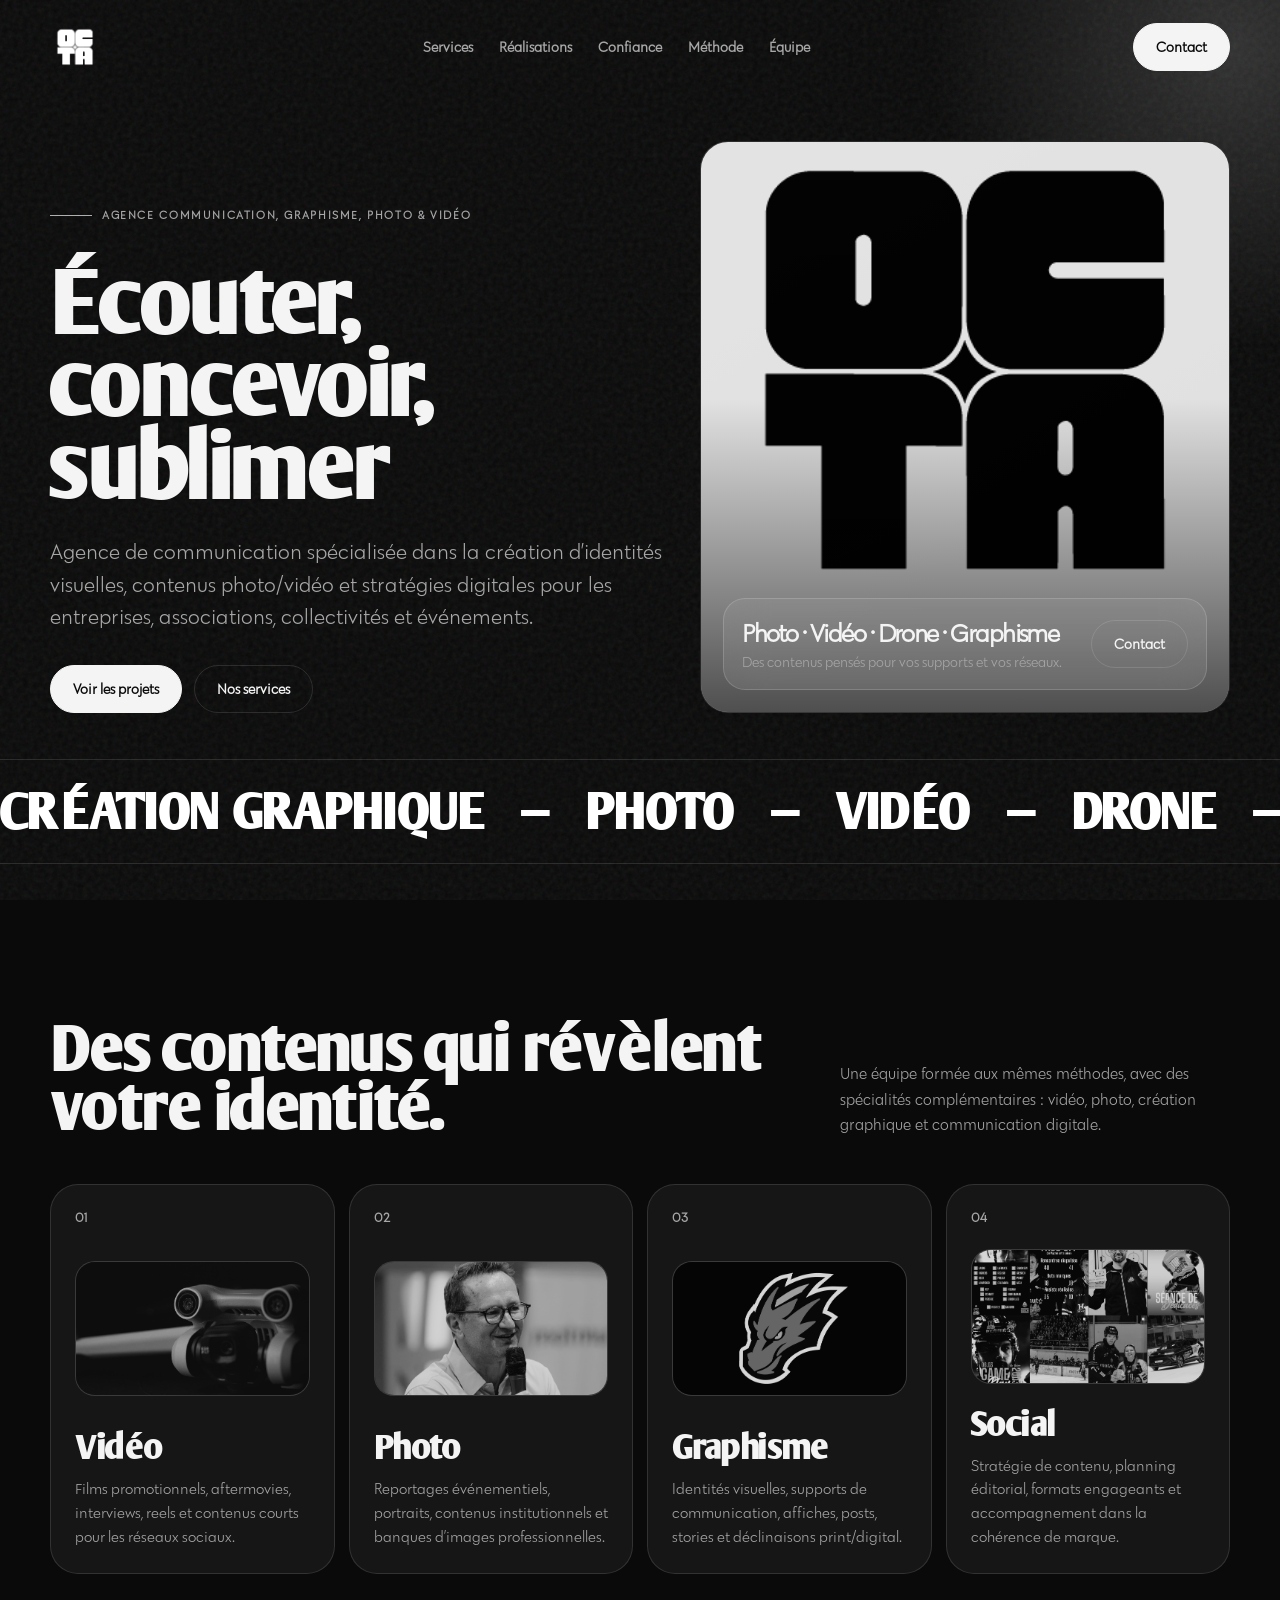
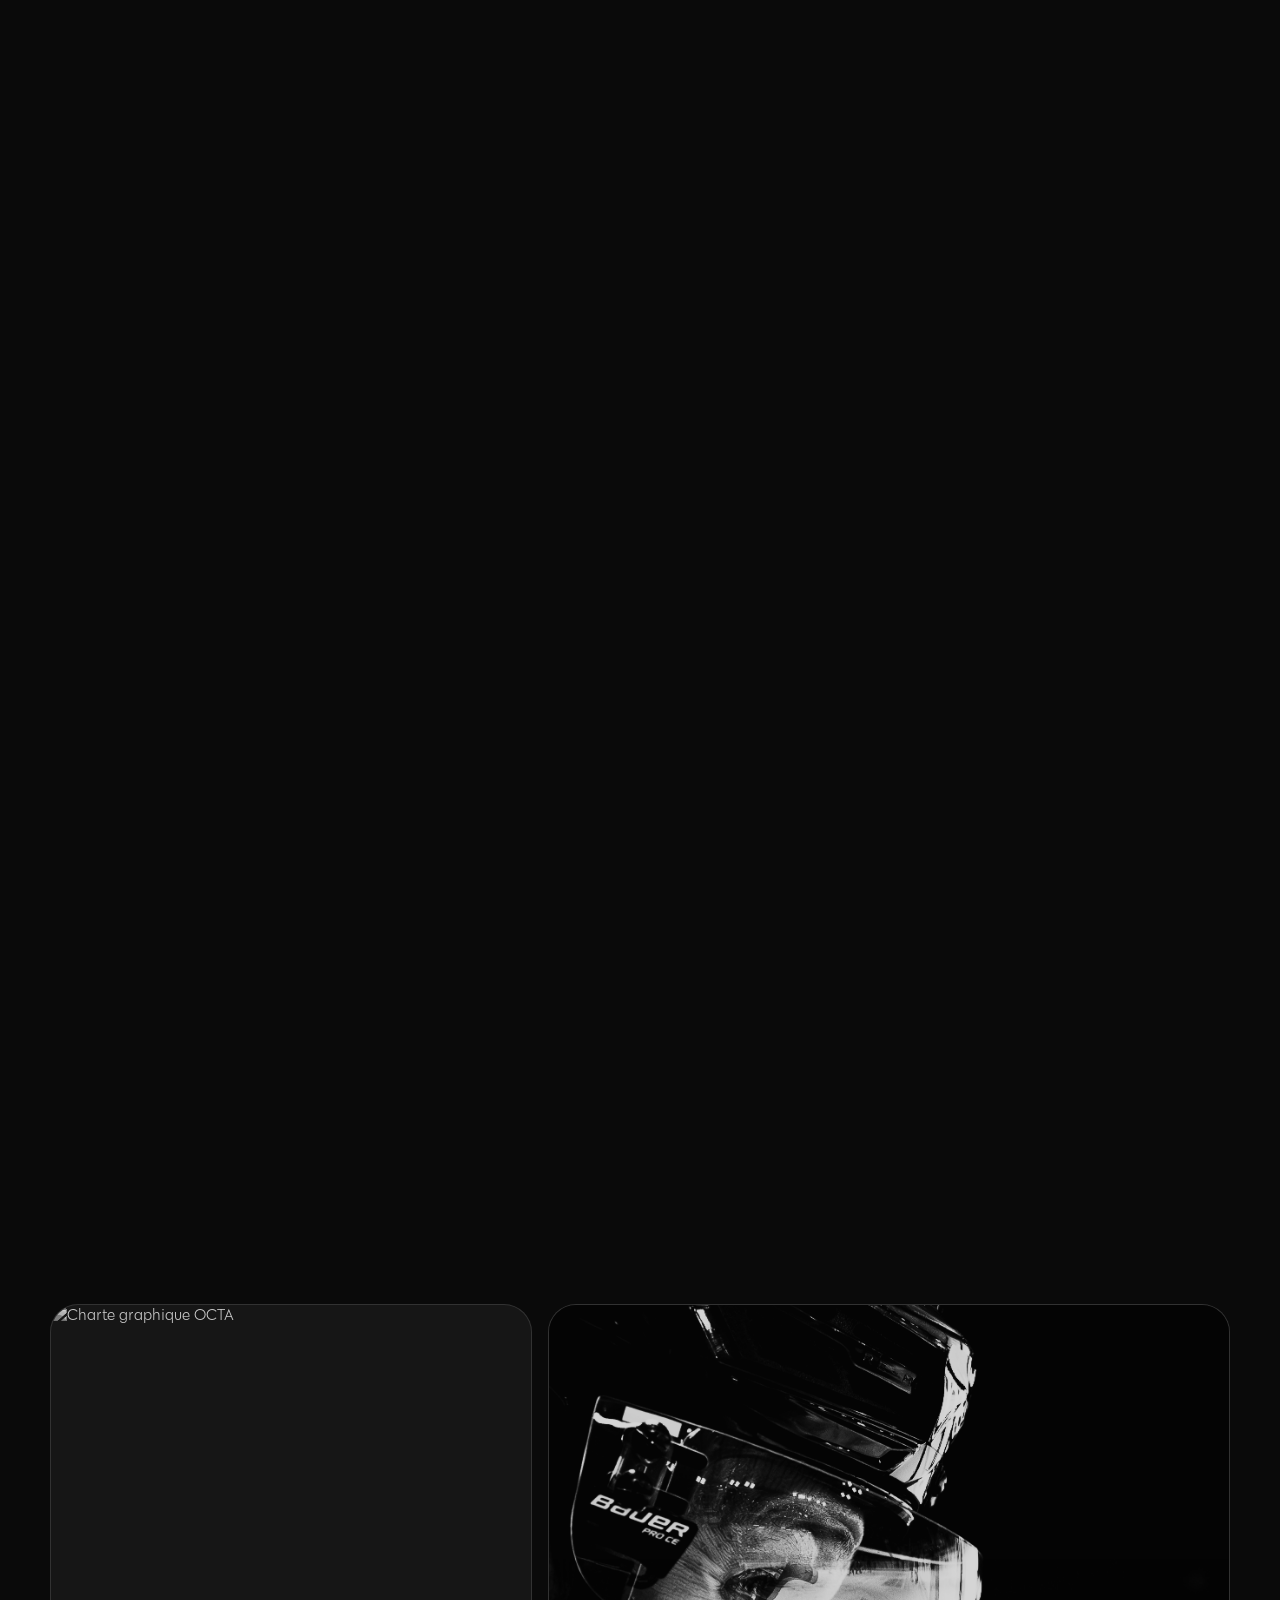
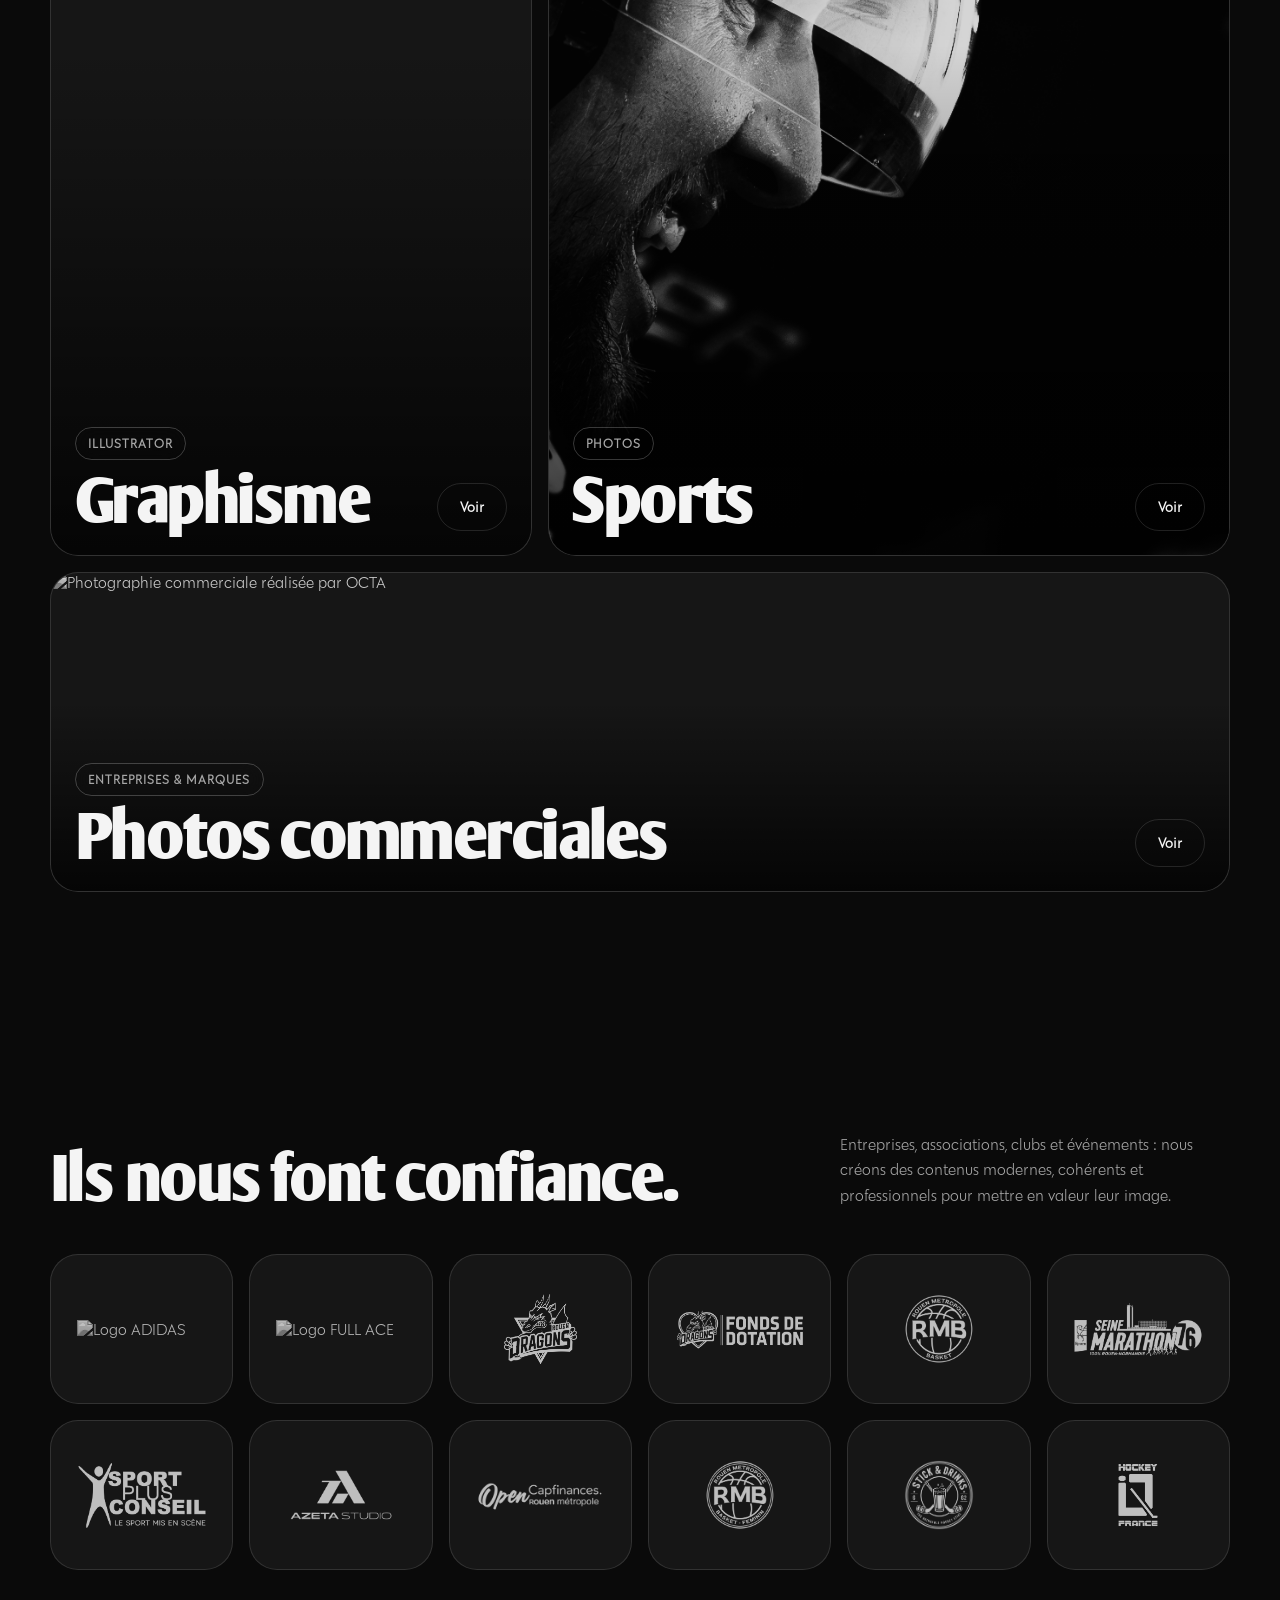
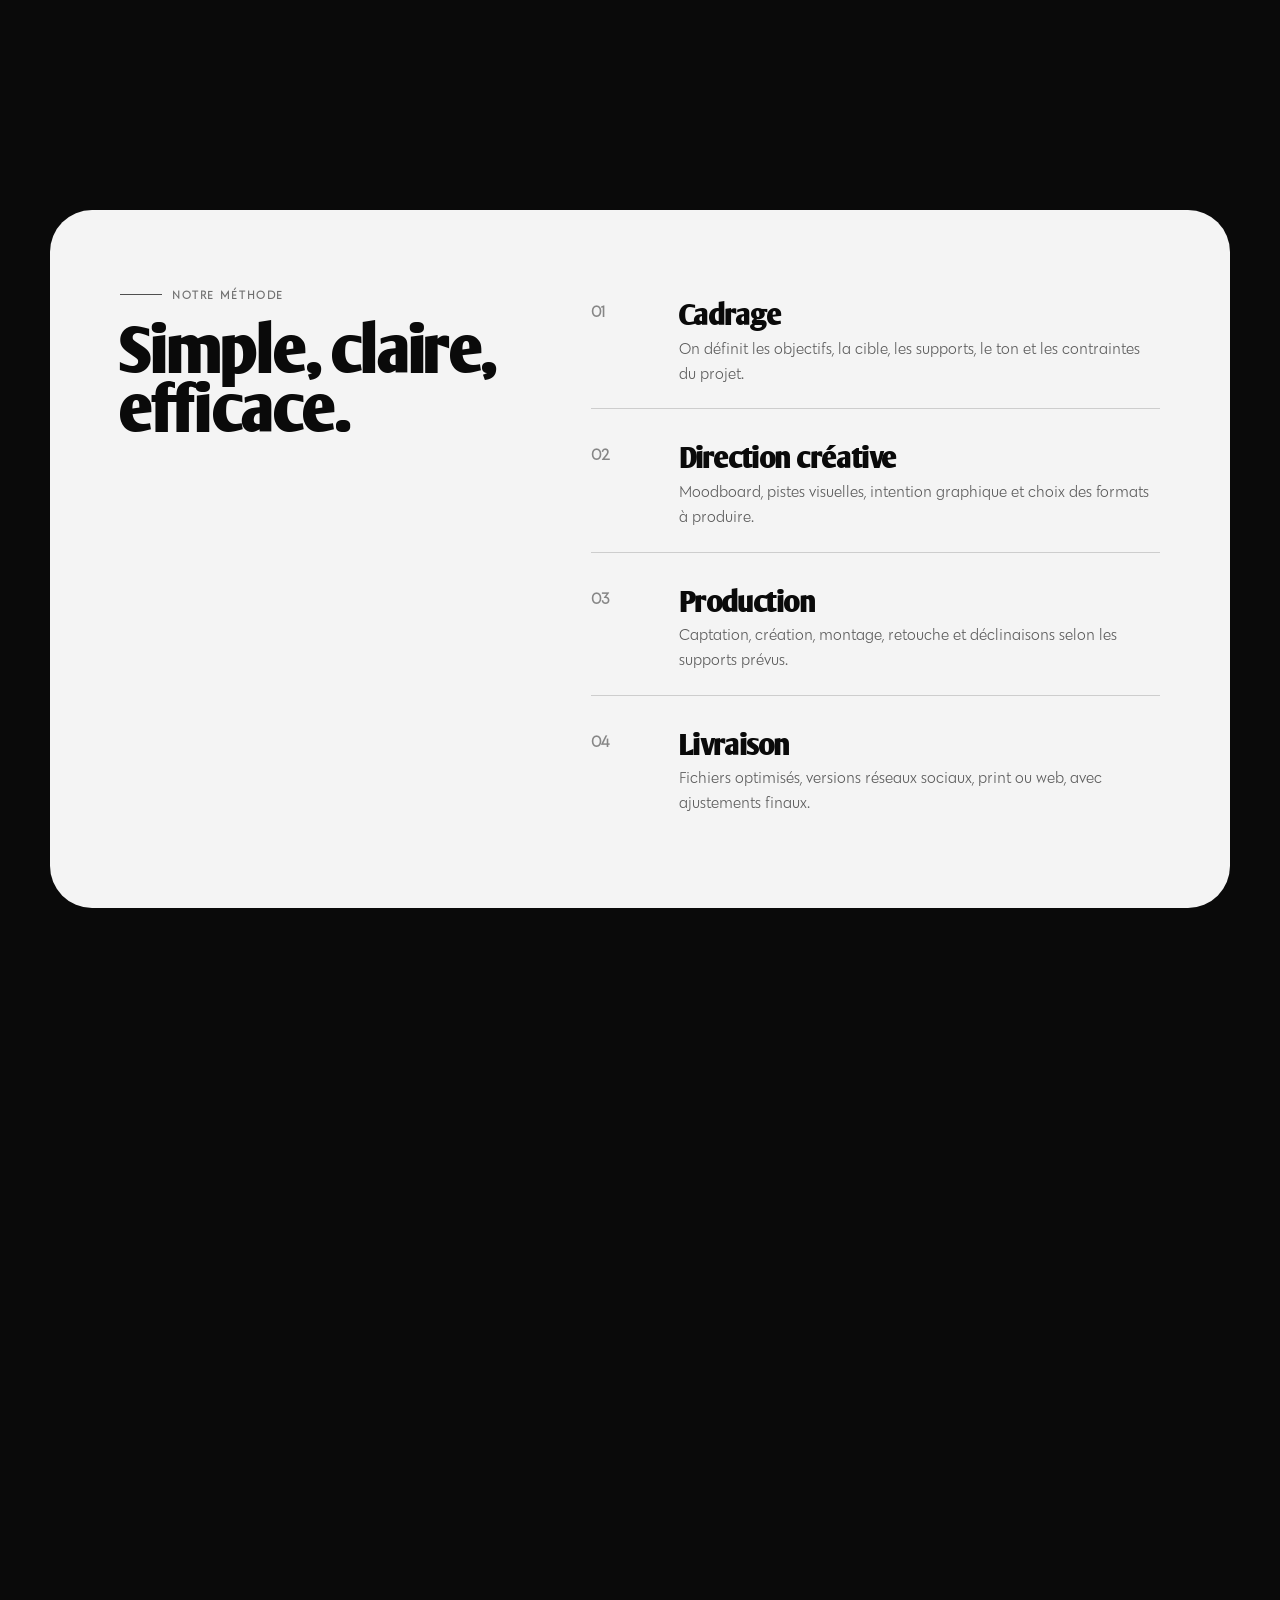
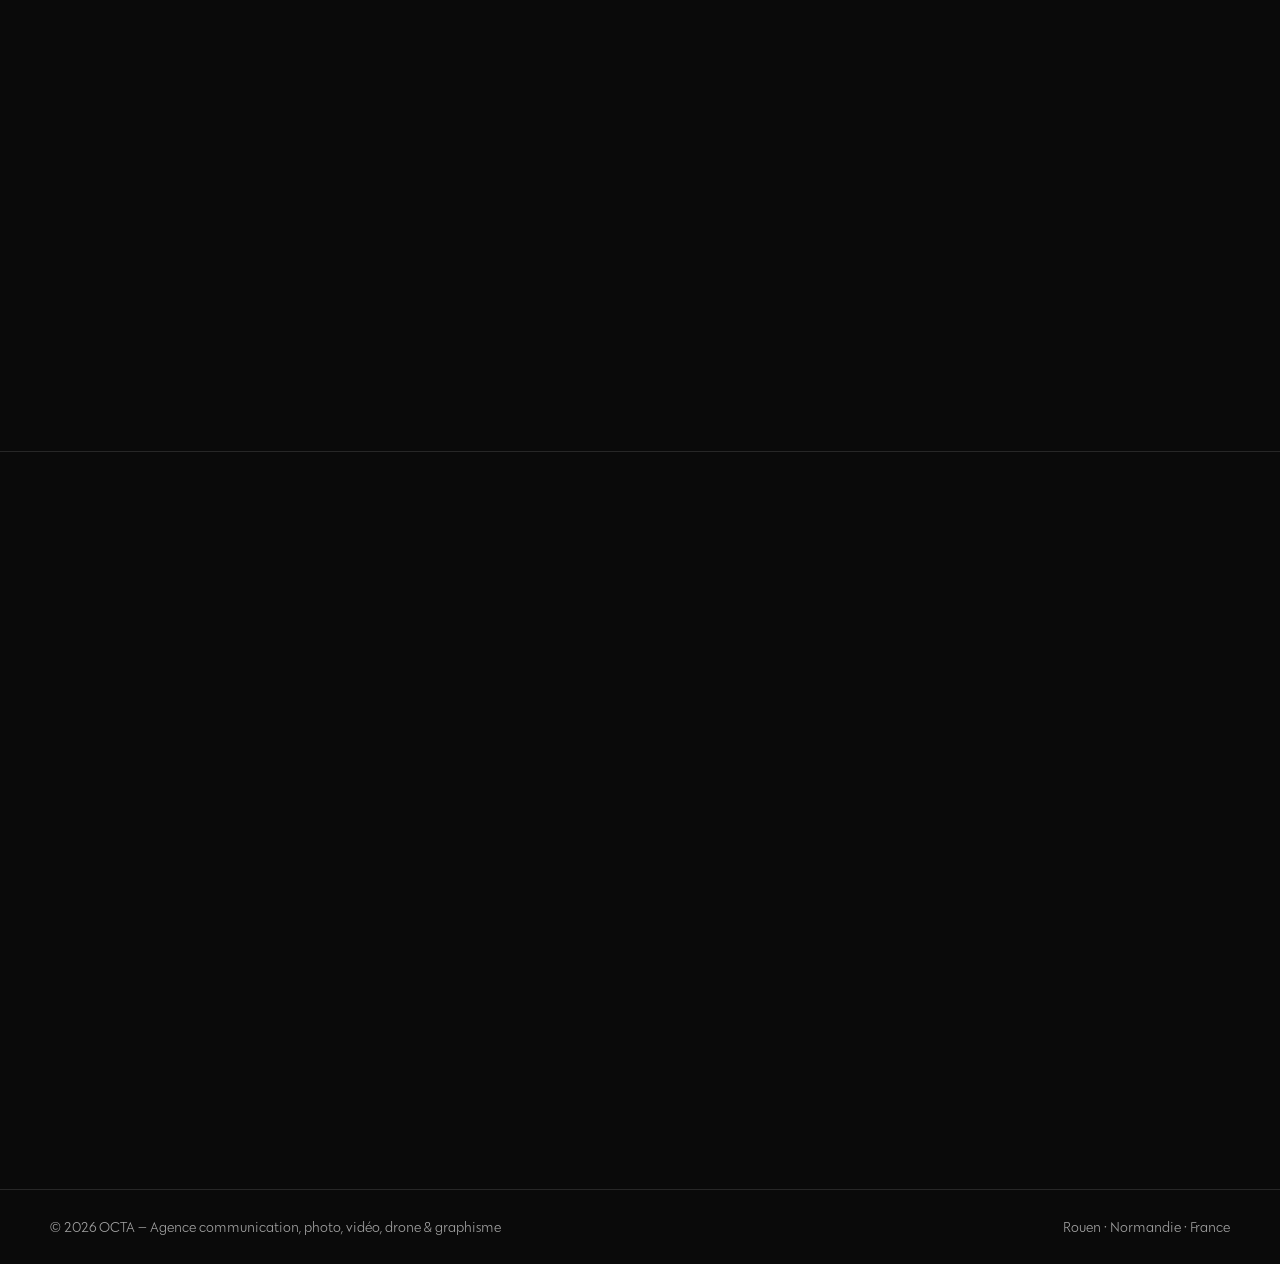
==== commit b78aed6c: "Add files via upload" ====
--- a/index.html
+++ b/index.html
@@ -12,7 +12,7 @@
     />
 
     <link rel="icon" type="image/png" href="IMG/LOGO/OCTA3.png" />
-    <link rel="stylesheet" href="style.css" />
+    <link rel="stylesheet" href="style.css?v=2" />
   </head>
 
   <body>
@@ -268,6 +268,25 @@
                 <span class="btn outline">Voir</span>
               </div>
             </a>
+
+            <a
+              class="work-card commercial reveal"
+              href="photo-commerciale.html"
+            >
+              <img
+                src="IMG/COMMERCIAL/COMMERCIAL.jpg"
+                alt="Photographie commerciale réalisée par OCTA"
+              />
+
+              <div class="work-content">
+                <div>
+                  <span class="tag">Entreprises & marques</span>
+                  <h3>Photos commerciales</h3>
+                </div>
+
+                <span class="btn outline">Voir</span>
+              </div>
+            </a>
           </div>
         </div>
       </section>
@@ -286,6 +305,24 @@
 
           <div class="trust-grid">
             <a
+              href="https://www.adidas.fr/"
+              target="_blank"
+              rel="noopener noreferrer"
+              class="trust-card reveal"
+            >
+              <img src="IMG/CLIENTS/ADIDAS.png" alt="Logo ADIDAS" />
+            </a>
+
+            <a
+              href="https://groupe-fullace.fr/sport/"
+              target="_blank"
+              rel="noopener noreferrer"
+              class="trust-card reveal"
+            >
+              <img src="IMG/CLIENTS/FULL ACE.png" alt="Logo FULL ACE" />
+            </a>
+
+            <a
               href="https://www.rhe76.com/"
               target="_blank"
               rel="noopener noreferrer"
@@ -319,6 +356,48 @@
             </a>
 
             <a
+              href="https://www.seinemarathon76.fr/"
+              target="_blank"
+              rel="noopener noreferrer"
+              class="trust-card reveal"
+            >
+              <img
+                src="IMG/CLIENTS/SEINEMARATHON.png"
+                alt="Logo SEINEMARATHON"
+              />
+            </a>
+
+            <a
+              href="https://www.sportplusconseil.com/"
+              target="_blank"
+              rel="noopener noreferrer"
+              class="trust-card reveal"
+            >
+              <img src="IMG/CLIENTS/SPC.png" alt="Logo SPORT PLUS CONSEIL" />
+            </a>
+
+            <a
+              href="https://armure.studio/projets/azeta-studio"
+              target="_blank"
+              rel="noopener noreferrer"
+              class="trust-card reveal"
+            >
+              <img src="IMG/CLIENTS/AZETA.png" alt="Logo azeta-studio" />
+            </a>
+
+            <a
+              href="https://www.openrouen.fr/"
+              target="_blank"
+              rel="noopener noreferrer"
+              class="trust-card reveal"
+            >
+              <img
+                src="IMG/CLIENTS/OPEN.png"
+                alt="Logo open capfinances rouen Métropole"
+              />
+            </a>
+
+            <a
               href="https://gcobbasket.fr/"
               target="_blank"
               rel="noopener noreferrer"
@@ -327,48 +406,6 @@
               <img
                 src="IMG/CLIENTS/RMBB.png"
                 alt="Logo Rouen Métropole Bihorel Basket"
-              />
-            </a>
-
-            <a
-              href="https://www.seinemarathon76.fr/"
-              target="_blank"
-              rel="noopener noreferrer"
-              class="trust-card reveal"
-            >
-              <img
-                src="IMG/CLIENTS/SEINEMARATHON.png"
-                alt="Logo SEINEMARATHON"
-              />
-            </a>
-
-            <a
-              href="https://www.sportplusconseil.com/"
-              target="_blank"
-              rel="noopener noreferrer"
-              class="trust-card reveal"
-            >
-              <img src="IMG/CLIENTS/SPC.png" alt="Logo SPORT PLUS CONSEIL" />
-            </a>
-
-            <a
-              href="https://armure.studio/projets/azeta-studio"
-              target="_blank"
-              rel="noopener noreferrer"
-              class="trust-card reveal"
-            >
-              <img src="IMG/CLIENTS/AZETA.png" alt="Logo azeta-studio" />
-            </a>
-
-            <a
-              href="https://www.openrouen.fr/"
-              target="_blank"
-              rel="noopener noreferrer"
-              class="trust-card reveal"
-            >
-              <img
-                src="IMG/CLIENTS/OPEN.png"
-                alt="Logo open capfinances rouen Métropole"
               />
             </a>
 
@@ -487,15 +524,6 @@
               <div class="team-info">
                 <h3>ROMANE LAHAYE</h3>
                 <p>Co-fondatrice</p>
-              </div>
-            </article>
-
-            <article class="team-card reveal">
-              <img src="IMG/EQUIPE/THEO.jpg" alt="Portrait de Théo Ravetta" />
-
-              <div class="team-info">
-                <h3>THÉO RAVETTA</h3>
-                <p>Co-fondateur</p>
               </div>
             </article>
           </div>
--- a/style.css
+++ b/style.css
@@ -529,6 +529,21 @@
     opacity 0.55s ease;
 }
 
+/* Carte Photo commerciale : format panoramique et hauteur limitée */
+.work-card.commercial {
+  grid-column: span 12;
+  height: 320px;
+  min-height: 0;
+}
+
+.work-card.commercial img {
+  width: 100%;
+  height: 100%;
+  min-height: 0;
+  object-fit: cover;
+  object-position: center;
+}
+
 .work-card:hover img {
   transform: scale(1.06);
   filter: grayscale(0%);
@@ -687,34 +702,64 @@
 
 .team-grid {
   display: grid;
-  grid-template-columns: repeat(3, 1fr);
-  gap: 16px;
+  grid-template-columns: repeat(2, minmax(0, 1fr));
+  gap: 24px;
+  max-width: 980px;
+  margin: 0 auto;
 }
 
 .team-card {
+  position: relative;
   border-radius: var(--radius);
   background: var(--card);
   border: 1px solid var(--line);
   overflow: hidden;
+  transition:
+    transform 0.3s ease,
+    border-color 0.3s ease;
+}
+
+.team-card:hover {
+  transform: translateY(-6px);
+  border-color: rgba(255, 255, 255, 0.28);
 }
 
 .team-card img {
-  height: 380px;
+  width: 100%;
+  height: clamp(420px, 42vw, 560px);
   filter: grayscale(100%);
+  object-position: center top;
+  transition:
+    transform 0.5s ease,
+    filter 0.3s ease;
+}
+
+.team-card:hover img {
+  transform: scale(1.02);
+  filter: grayscale(75%);
 }
 
 .team-info {
-  padding: 22px;
+  position: relative;
+  z-index: 1;
+  display: flex;
+  align-items: end;
+  justify-content: space-between;
+  gap: 18px;
+  padding: 24px 26px 26px;
+  background: var(--card);
 }
 
 .team-info h3 {
-  font-size: 2rem;
-  margin-bottom: 8px;
+  font-size: clamp(1.65rem, 2.5vw, 2.25rem);
+  line-height: 0.95;
+  margin: 0;
 }
 
 .team-info p {
   color: var(--muted);
   line-height: 1.5;
+  white-space: nowrap;
 }
 
 /* Contact */
@@ -811,8 +856,25 @@
     grid-template-columns: 1fr 1fr;
   }
 
+  .team-grid {
+    gap: 18px;
+  }
+
+  .team-card img {
+    height: clamp(380px, 52vw, 500px);
+  }
+
+  .team-info {
+    display: block;
+  }
+
+  .team-info h3 {
+    margin-bottom: 8px;
+  }
+
   .work-card.large,
-  .work-card.small {
+  .work-card.small,
+  .work-card.commercial {
     grid-column: span 12;
   }
 
@@ -845,6 +907,18 @@
     grid-template-columns: 1fr;
   }
 
+  .team-grid {
+    max-width: 500px;
+  }
+
+  .team-card img {
+    height: min(125vw, 560px);
+  }
+
+  .team-card:hover {
+    transform: none;
+  }
+
   .service-card {
     min-height: 330px;
   }
@@ -858,6 +932,12 @@
     min-height: 410px;
   }
 
+  .work-card.commercial,
+  .work-card.commercial img {
+    height: 250px;
+    min-height: 0;
+  }
+
   .work-content {
     display: grid;
   }
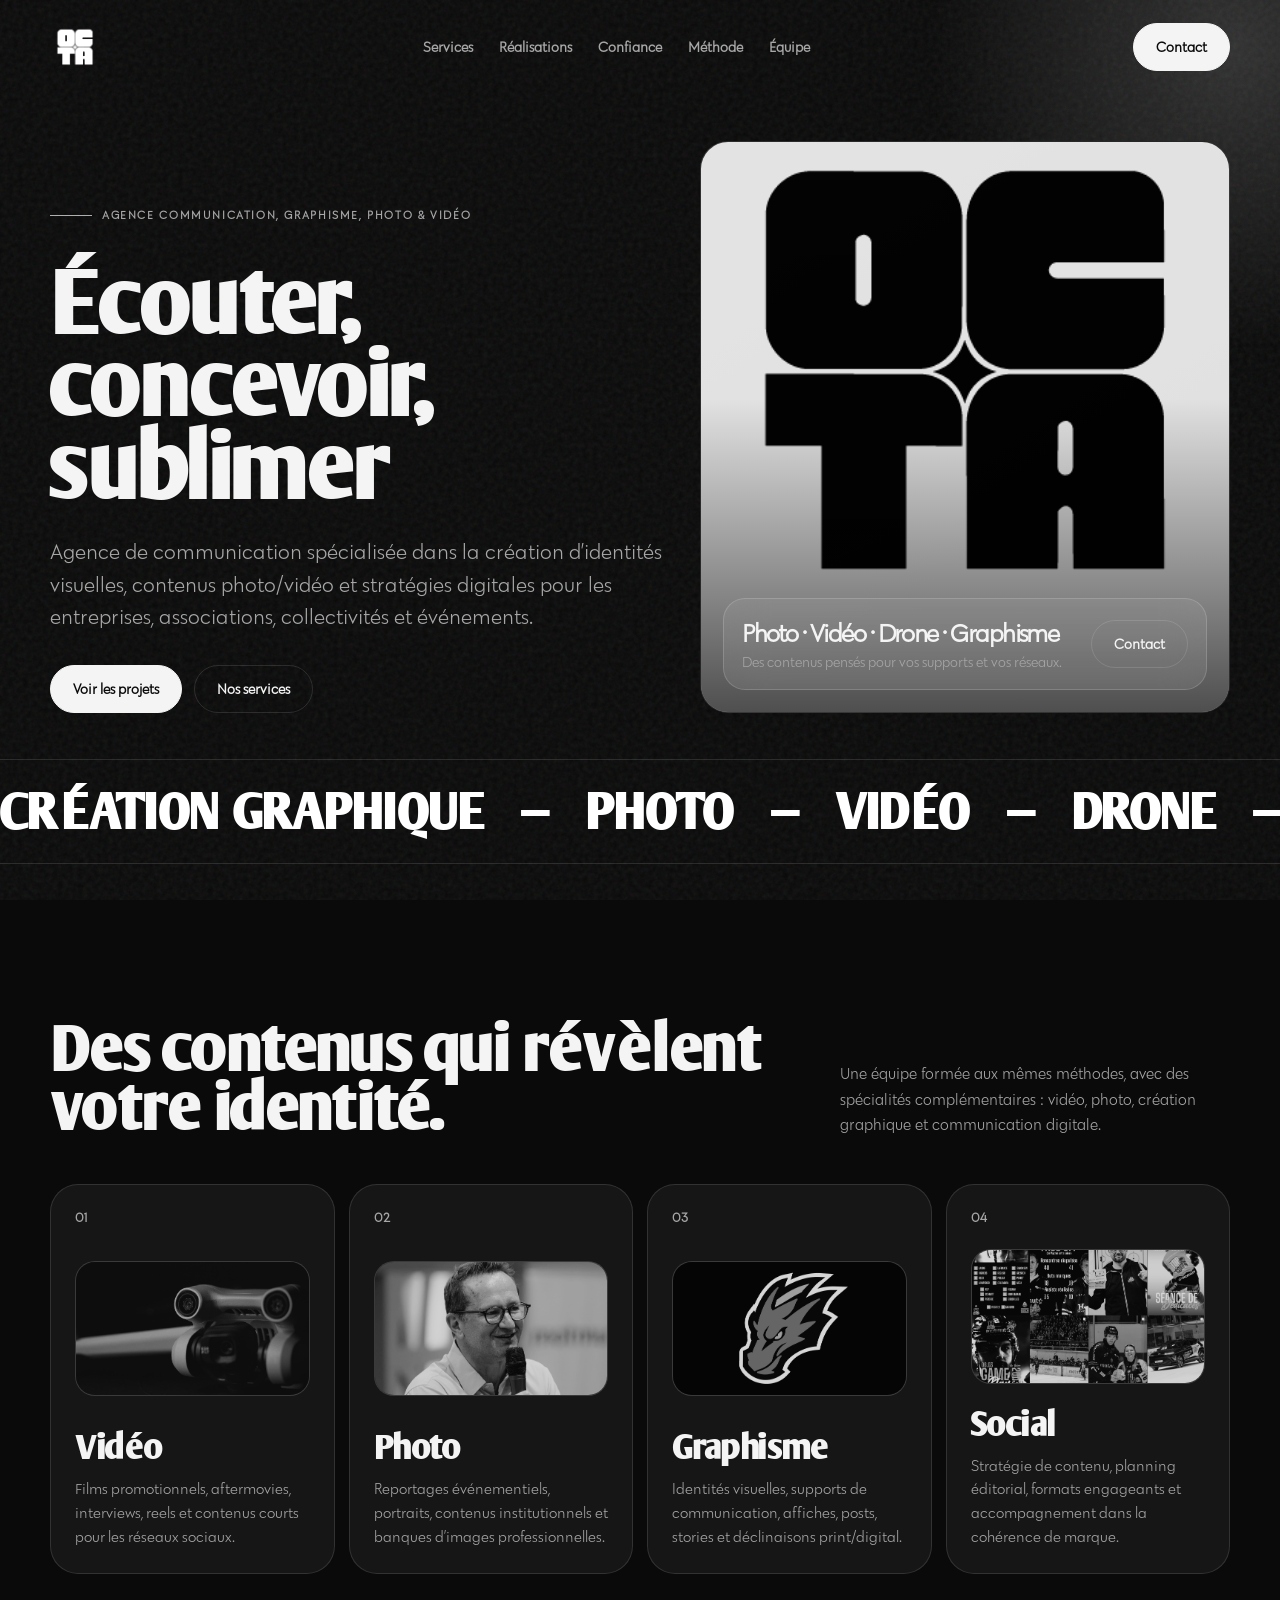
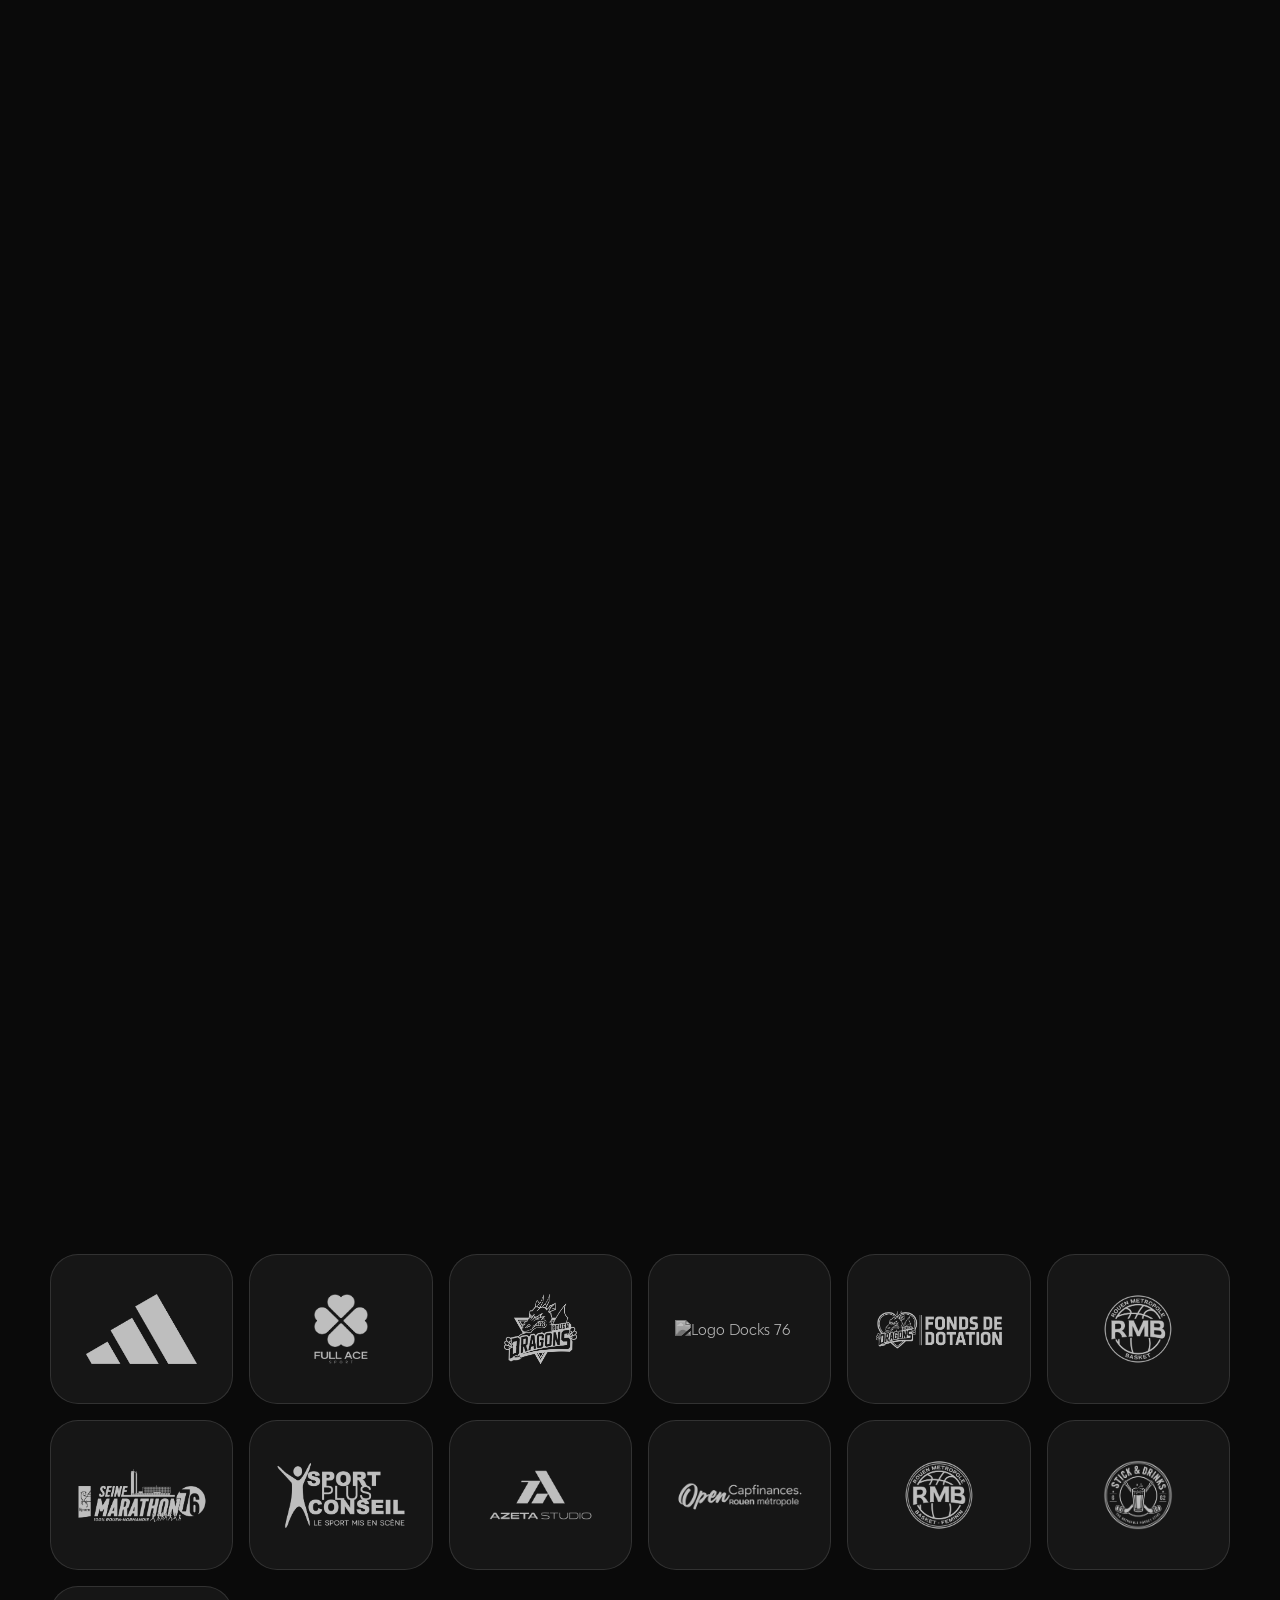
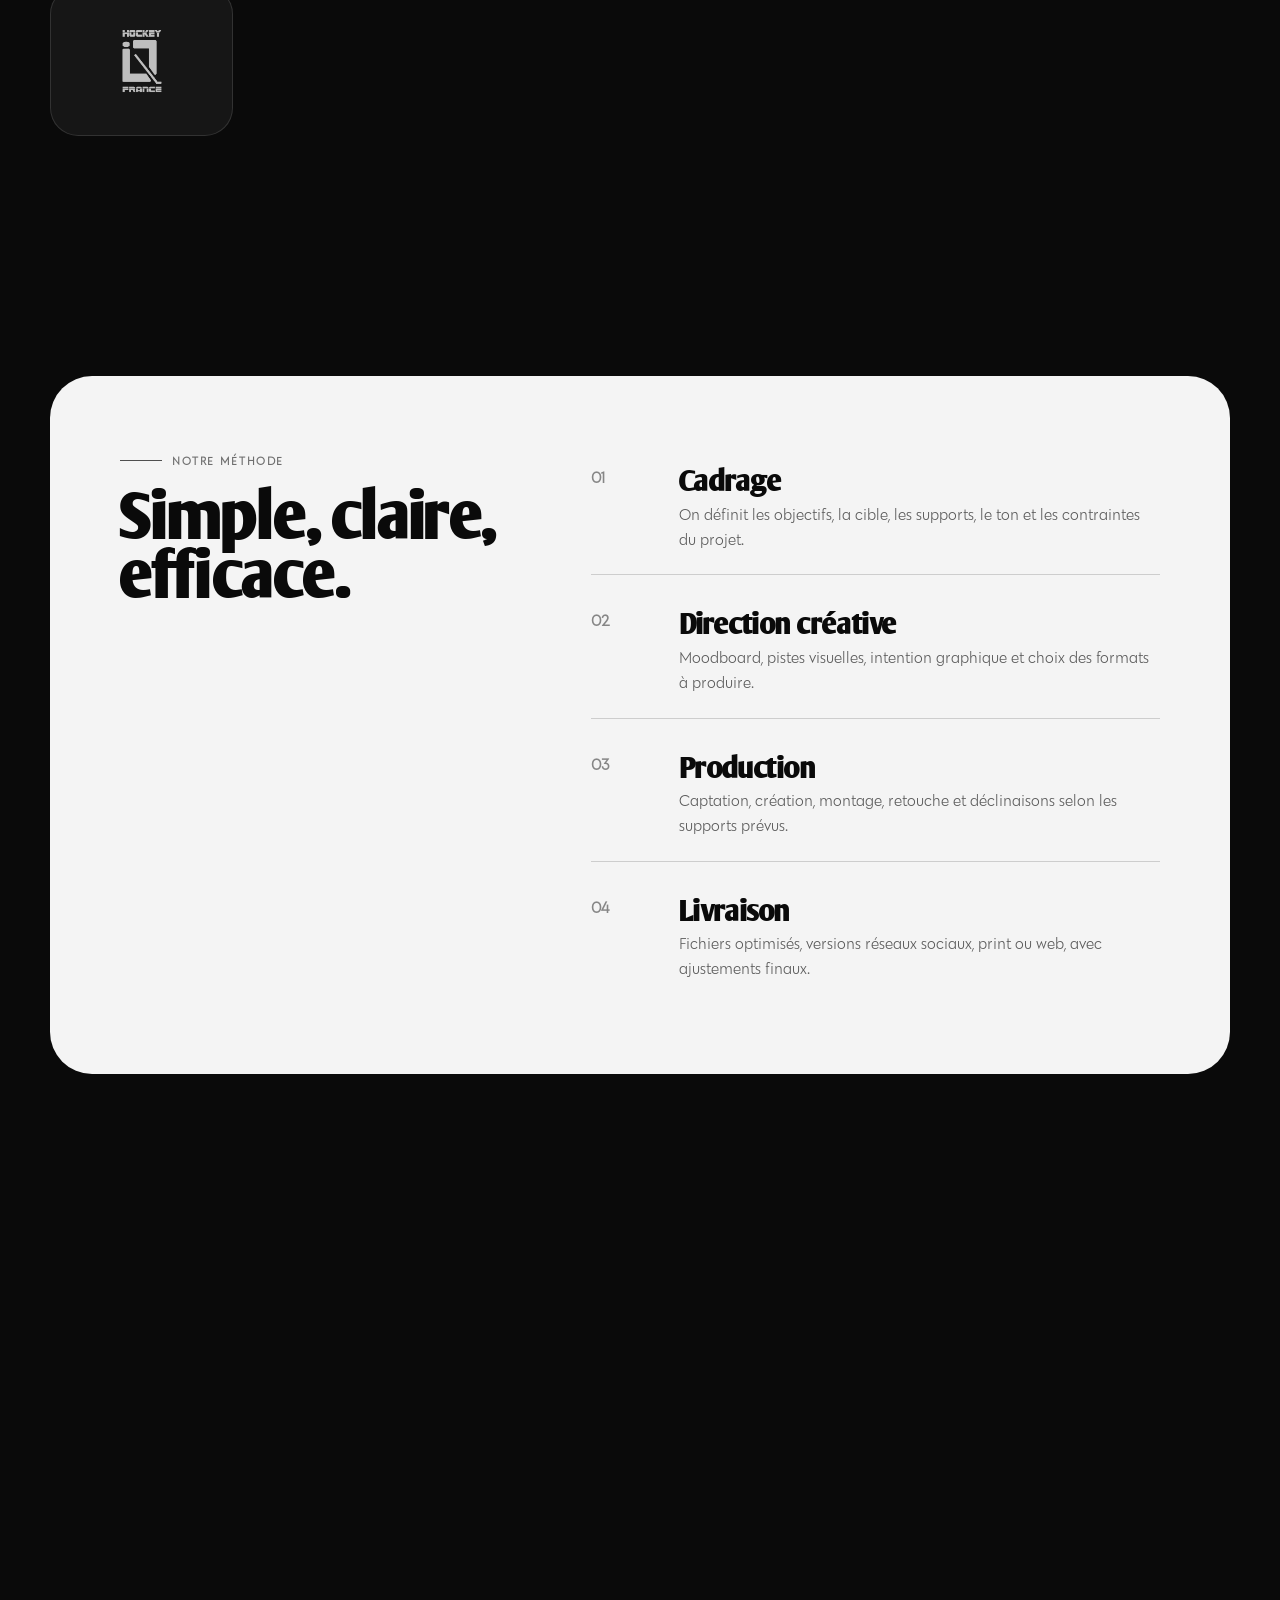
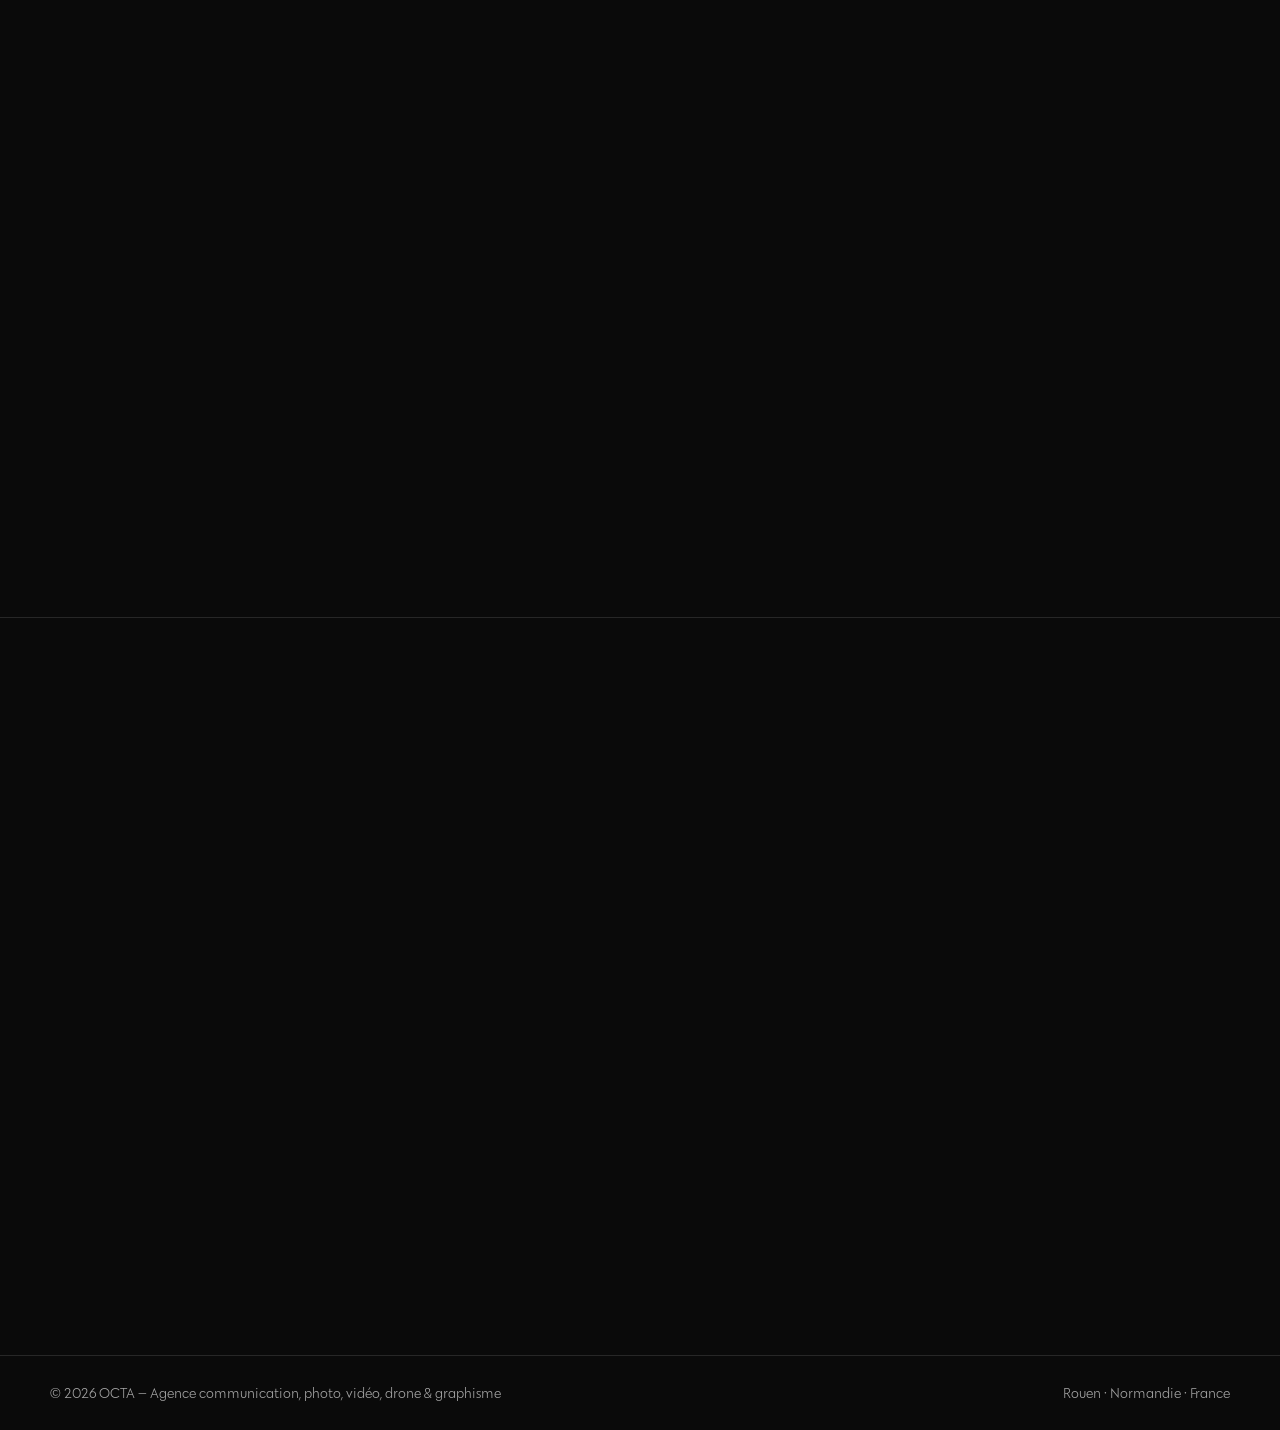
==== commit 33ba7715: "Add files via upload" ====
--- a/index.html
+++ b/index.html
@@ -329,6 +329,15 @@
               class="trust-card reveal"
             >
               <img src="IMG/CLIENTS/RHE.png" alt="Logo Rouen Hockey Elite 76" />
+            </a>
+
+            <a
+              href="https://docks76.com/"
+              target="_blank"
+              rel="noopener noreferrer"
+              class="trust-card reveal"
+            >
+              <img src="IMG/CLIENTS/DOCKS 76.png" alt="Logo Docks 76" />
             </a>
 
             <a
